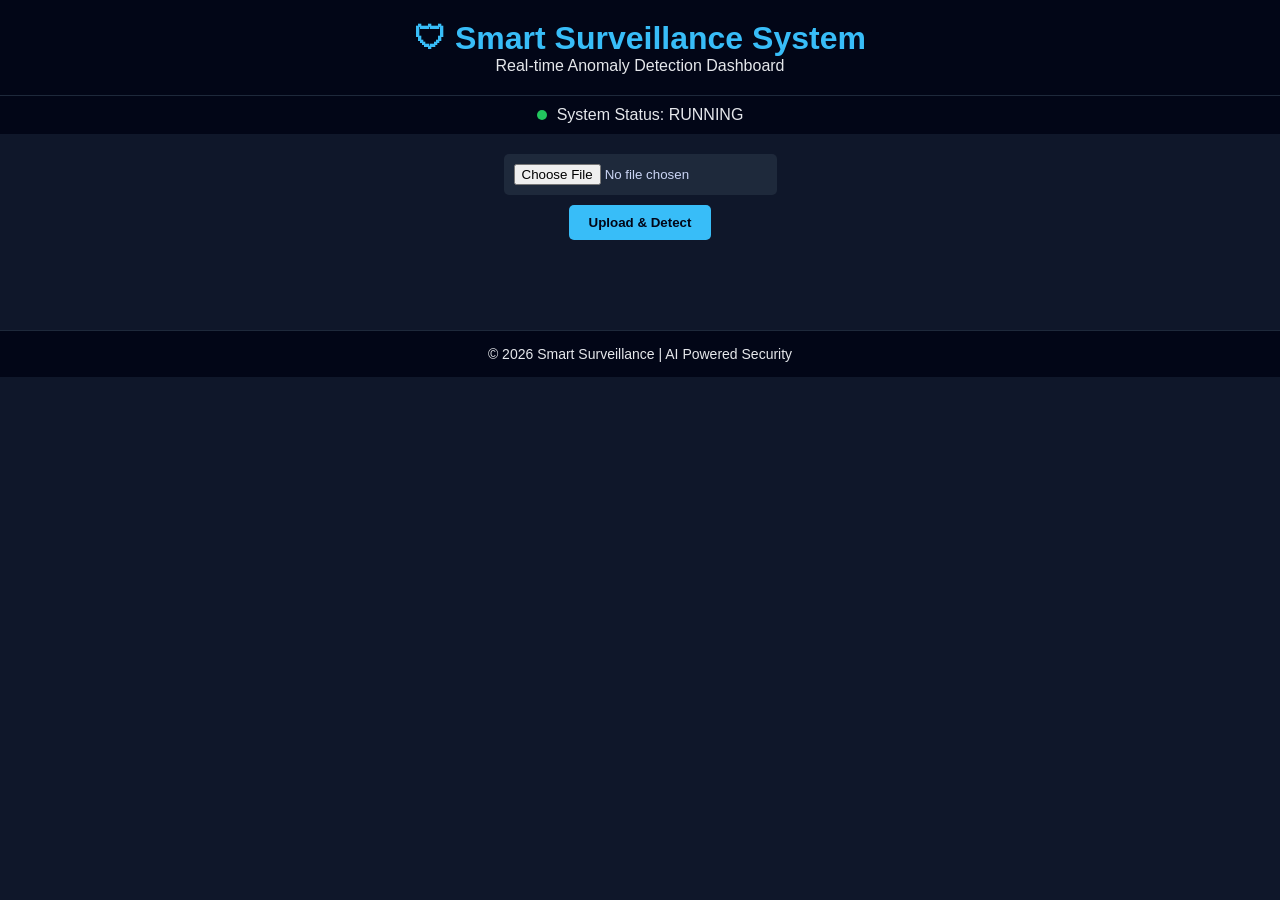
==== smart survillance (minor project)/index.html @ 324330f3 "Add files via upload" ====
<!DOCTYPE html>
<html lang="en">

<head>
    <meta charset="UTF-8">
    <title>Smart Surveillance Dashboard</title>
    <link rel="stylesheet" href="style.css">
</head>

<body>

    <header>
        <h1>🛡 Smart Surveillance System</h1>
        <p>Real-time Anomaly Detection Dashboard</p>
    </header>

    <section class="status">
        <span class="dot"></span>
        <span>System Status: RUNNING</span>
    </section>

    <section class="upload-section" style="text-align: center; padding: 20px;">
        <input type="file" id="videoUpload" accept="video/*">
        <button onclick="uploadVideo()"
            style="padding: 10px 20px; cursor: pointer; background: #38bdf8; border: none; border-radius: 5px; color: #020617; font-weight: bold;">Upload
            & Detect</button>
        <div id="uploadStatus" style="margin-top: 10px; color: #cbd5f5;"></div>
    </section>

    <section class="video-container" style="text-align: center; padding: 20px; display: none;" id="videoContainer">
        <h3 style="color: #38bdf8; margin-bottom: 10px;">Live Anomaly Detection Feed</h3>
        <video id="resultVideo" controls
            style="width: 80%; max-width: 800px; border: 2px solid #38bdf8; border-radius: 10px; margin: 0 auto;"></video>
    </section>

    <main class="alerts-container" id="alertsContainer">
        <!-- Alerts injected by JS -->
    </main>

    <footer>
        <p>© 2026 Smart Surveillance | AI Powered Security</p>
    </footer>

    <script src="script.js"></script>
</body>

</html>
---- smart survillance (minor project)/style.css ----
* {
    margin: 0;
    padding: 0;
    box-sizing: border-box;
    font-family: Arial, sans-serif;
}

body {
    background: #0f172a;
    color: #e5e7eb;
}

/* Header */
header {
    padding: 20px;
    text-align: center;
    background: linear-gradient(90deg, #020617, #020617);
    border-bottom: 1px solid #1e293b;
}

header h1 {
    color: #38bdf8;
}

/* Status */
.status {
    display: flex;
    align-items: center;
    justify-content: center;
    gap: 10px;
    padding: 10px;
    background: #020617;
}

.dot {
    width: 10px;
    height: 10px;
    background: #22c55e;
    border-radius: 50%;
}

/* Upload Section */
.upload-section input[type=file] {
    display: block;
    margin: 0 auto 10px;
    padding: 10px;
    background: #1e293b;
    border-radius: 5px;
    color: #cbd5f5;
}

.upload-section button:hover {
    background: #0ea5e9;
}

/* Alerts */
.alerts-container {
    padding: 30px;
    display: grid;
    grid-template-columns: repeat(auto-fit, minmax(280px, 1fr));
    gap: 20px;
}

.alert-card {
    background: #020617;
    border: 1px solid #1e293b;
    border-radius: 10px;
    overflow: hidden;
    transition: transform 0.2s;
}

.alert-card:hover {
    transform: scale(1.03);
}

.alert-card img {
    width: 100%;
    height: 180px;
    object-fit: cover;
}

.alert-info {
    padding: 15px;
}

.alert-info h3 {
    color: #f87171;
    margin-bottom: 5px;
}

.alert-info p {
    font-size: 14px;
    color: #cbd5f5;
}

/* Footer */
footer {
    text-align: center;
    padding: 15px;
    font-size: 14px;
    background: #020617;
    border-top: 1px solid #1e293b;
}
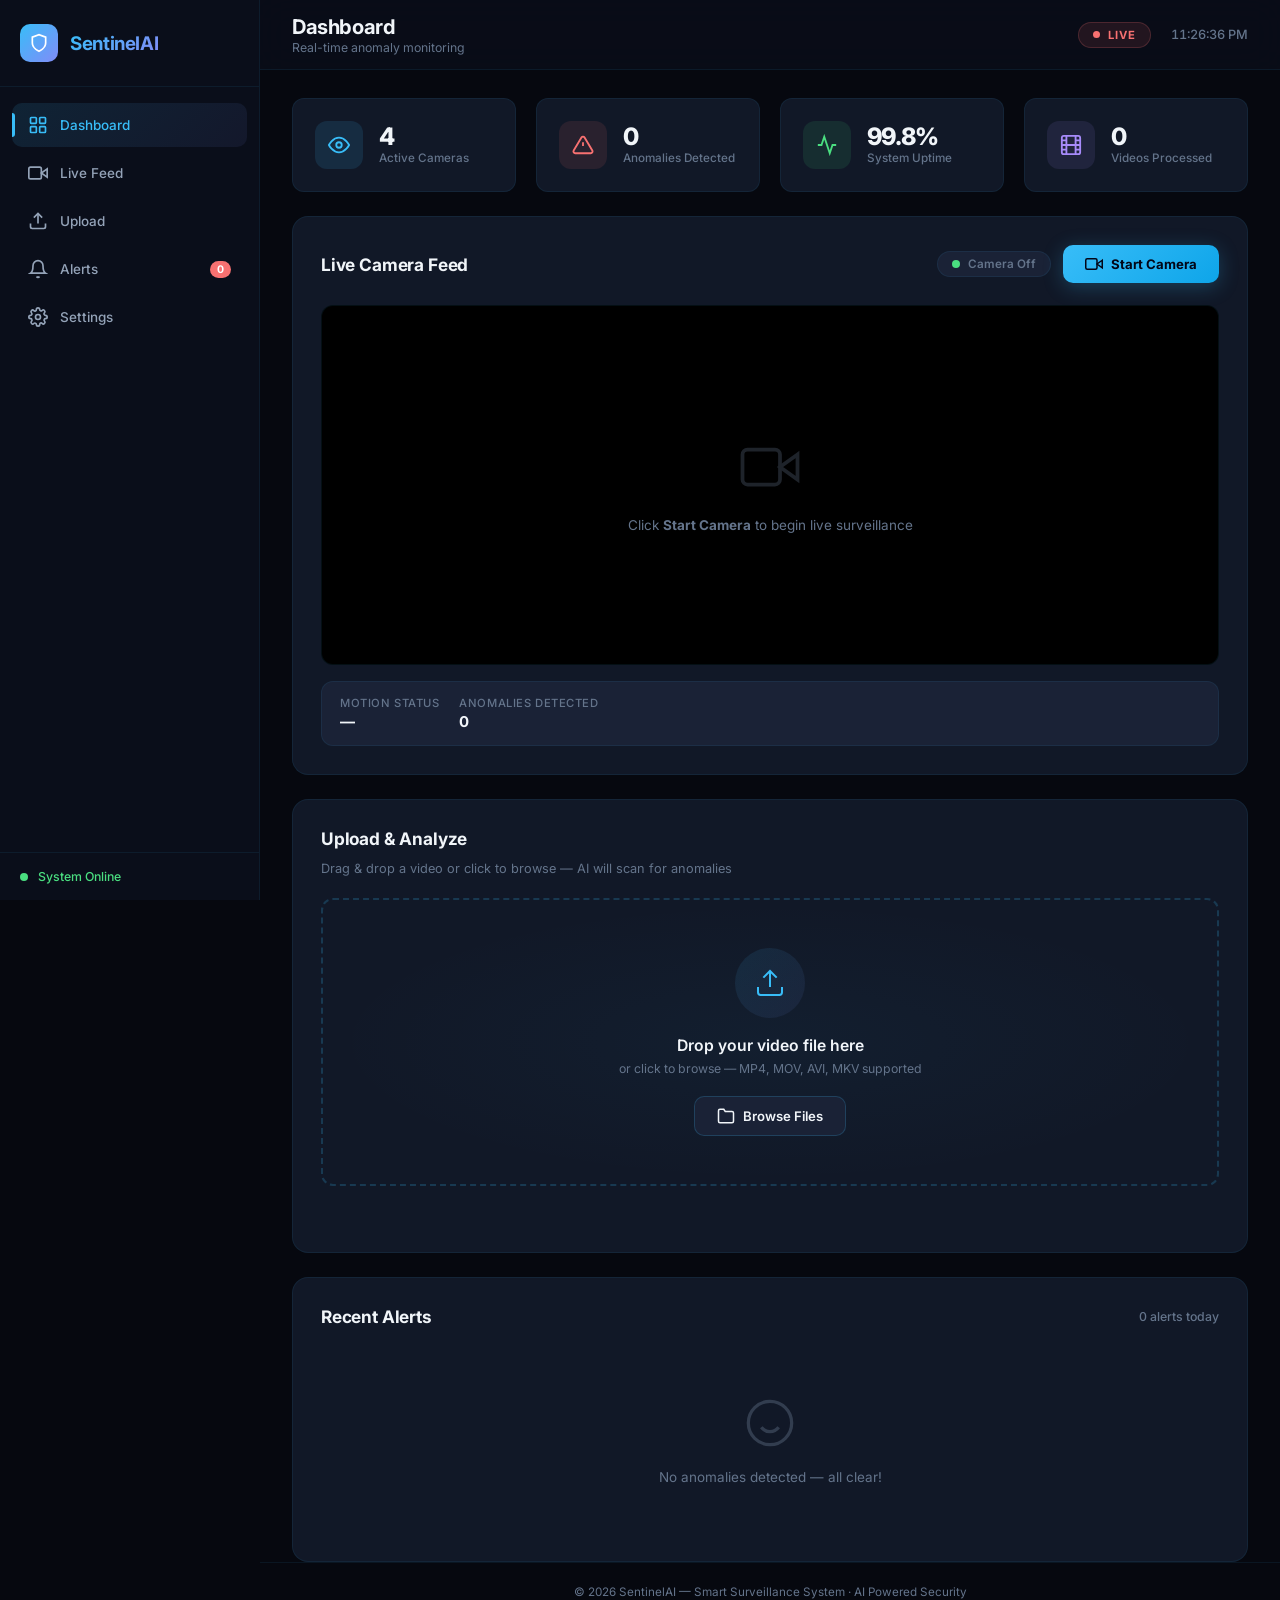
==== commit ebed4a15: "opencv implemented" ====
--- a/smart survillance (minor project)/index.html
+++ b/smart survillance (minor project)/index.html
@@ -1,47 +1,260 @@
-<!DOCTYPE html>
-<html lang="en">
-
-<head>
-    <meta charset="UTF-8">
-    <title>Smart Surveillance Dashboard</title>
-    <link rel="stylesheet" href="style.css">
-</head>
-
-<body>
-
-    <header>
-        <h1>🛡 Smart Surveillance System</h1>
-        <p>Real-time Anomaly Detection Dashboard</p>
-    </header>
-
-    <section class="status">
-        <span class="dot"></span>
-        <span>System Status: RUNNING</span>
-    </section>
-
-    <section class="upload-section" style="text-align: center; padding: 20px;">
-        <input type="file" id="videoUpload" accept="video/*">
-        <button onclick="uploadVideo()"
-            style="padding: 10px 20px; cursor: pointer; background: #38bdf8; border: none; border-radius: 5px; color: #020617; font-weight: bold;">Upload
-            & Detect</button>
-        <div id="uploadStatus" style="margin-top: 10px; color: #cbd5f5;"></div>
-    </section>
-
-    <section class="video-container" style="text-align: center; padding: 20px; display: none;" id="videoContainer">
-        <h3 style="color: #38bdf8; margin-bottom: 10px;">Live Anomaly Detection Feed</h3>
-        <video id="resultVideo" controls
-            style="width: 80%; max-width: 800px; border: 2px solid #38bdf8; border-radius: 10px; margin: 0 auto;"></video>
-    </section>
-
-    <main class="alerts-container" id="alertsContainer">
-        <!-- Alerts injected by JS -->
-    </main>
-
-    <footer>
-        <p>© 2026 Smart Surveillance | AI Powered Security</p>
-    </footer>
-
-    <script src="script.js"></script>
-</body>
-
+<!DOCTYPE html>
+<html lang="en">
+
+<head>
+    <meta charset="UTF-8">
+    <meta name="viewport" content="width=device-width, initial-scale=1.0">
+    <title>Smart Surveillance Dashboard</title>
+    <meta name="description" content="AI-powered smart surveillance system with real-time anomaly detection and monitoring dashboard.">
+    <link rel="preconnect" href="https://fonts.googleapis.com">
+    <link rel="preconnect" href="https://fonts.gstatic.com" crossorigin>
+    <link href="https://fonts.googleapis.com/css2?family=Inter:wght@300;400;500;600;700;800&display=swap" rel="stylesheet">
+    <link rel="stylesheet" href="style.css">
+</head>
+
+<body>
+
+    <!-- ─── Sidebar Navigation ─────────────────────────────────── -->
+    <aside class="sidebar" id="sidebar">
+        <div class="sidebar-header">
+            <div class="logo">
+                <div class="logo-icon">
+                    <svg viewBox="0 0 24 24" fill="none" stroke="currentColor" stroke-width="2">
+                        <path d="M12 22s8-4 8-10V5l-8-3-8 3v7c0 6 8 10 8 10z"/>
+                    </svg>
+                </div>
+                <span class="logo-text">SentinelAI</span>
+            </div>
+        </div>
+        <nav class="sidebar-nav">
+            <a href="#" class="nav-item active" data-section="dashboard">
+                <svg viewBox="0 0 24 24" fill="none" stroke="currentColor" stroke-width="2"><rect x="3" y="3" width="7" height="7" rx="1"/><rect x="14" y="3" width="7" height="7" rx="1"/><rect x="3" y="14" width="7" height="7" rx="1"/><rect x="14" y="14" width="7" height="7" rx="1"/></svg>
+                <span>Dashboard</span>
+            </a>
+            <a href="#" class="nav-item" data-section="livefeed">
+                <svg viewBox="0 0 24 24" fill="none" stroke="currentColor" stroke-width="2"><polygon points="23 7 16 12 23 17 23 7"/><rect x="1" y="5" width="15" height="14" rx="2" ry="2"/></svg>
+                <span>Live Feed</span>
+            </a>
+            <a href="#" class="nav-item" data-section="upload">
+                <svg viewBox="0 0 24 24" fill="none" stroke="currentColor" stroke-width="2"><path d="M21 15v4a2 2 0 01-2 2H5a2 2 0 01-2-2v-4"/><polyline points="17 8 12 3 7 8"/><line x1="12" y1="3" x2="12" y2="15"/></svg>
+                <span>Upload</span>
+            </a>
+            <a href="#" class="nav-item" data-section="alerts">
+                <svg viewBox="0 0 24 24" fill="none" stroke="currentColor" stroke-width="2"><path d="M18 8A6 6 0 006 8c0 7-3 9-3 9h18s-3-2-3-9"/><path d="M13.73 21a2 2 0 01-3.46 0"/></svg>
+                <span>Alerts</span>
+                <span class="nav-badge" id="alertBadge">0</span>
+            </a>
+            <a href="#" class="nav-item" data-section="settings">
+                <svg viewBox="0 0 24 24" fill="none" stroke="currentColor" stroke-width="2"><circle cx="12" cy="12" r="3"/><path d="M19.4 15a1.65 1.65 0 00.33 1.82l.06.06a2 2 0 01-2.83 2.83l-.06-.06a1.65 1.65 0 00-1.82-.33 1.65 1.65 0 00-1 1.51V21a2 2 0 01-4 0v-.09A1.65 1.65 0 009 19.4a1.65 1.65 0 00-1.82.33l-.06.06a2 2 0 01-2.83-2.83l.06-.06A1.65 1.65 0 004.68 15a1.65 1.65 0 00-1.51-1H3a2 2 0 010-4h.09A1.65 1.65 0 004.6 9a1.65 1.65 0 00-.33-1.82l-.06-.06a2 2 0 012.83-2.83l.06.06A1.65 1.65 0 009 4.68a1.65 1.65 0 001-1.51V3a2 2 0 014 0v.09a1.65 1.65 0 001 1.51 1.65 1.65 0 001.82-.33l.06-.06a2 2 0 012.83 2.83l-.06.06A1.65 1.65 0 0019.4 9a1.65 1.65 0 001.51 1H21a2 2 0 010 4h-.09a1.65 1.65 0 00-1.51 1z"/></svg>
+                <span>Settings</span>
+            </a>
+        </nav>
+        <div class="sidebar-footer">
+            <div class="system-status">
+                <span class="status-dot pulse"></span>
+                <span>System Online</span>
+            </div>
+        </div>
+    </aside>
+
+    <!-- ─── Main Content ───────────────────────────────────────── -->
+    <main class="main-content">
+
+        <!-- Top Bar -->
+        <header class="topbar">
+            <button class="menu-toggle" id="menuToggle" aria-label="Toggle menu">
+                <svg viewBox="0 0 24 24" fill="none" stroke="currentColor" stroke-width="2"><line x1="3" y1="12" x2="21" y2="12"/><line x1="3" y1="6" x2="21" y2="6"/><line x1="3" y1="18" x2="21" y2="18"/></svg>
+            </button>
+            <div class="topbar-title">
+                <h1>Dashboard</h1>
+                <p class="topbar-subtitle">Real-time anomaly monitoring</p>
+            </div>
+            <div class="topbar-actions">
+                <div class="live-indicator">
+                    <span class="live-dot"></span>
+                    <span>LIVE</span>
+                </div>
+                <div class="current-time" id="currentTime"></div>
+            </div>
+        </header>
+
+        <!-- ─── Stats Cards ──────────────────────────────────── -->
+        <section class="stats-grid">
+            <div class="stat-card">
+                <div class="stat-icon stat-icon--blue">
+                    <svg viewBox="0 0 24 24" fill="none" stroke="currentColor" stroke-width="2"><path d="M1 12s4-8 11-8 11 8 11 8-4 8-11 8-11-8-11-8z"/><circle cx="12" cy="12" r="3"/></svg>
+                </div>
+                <div class="stat-info">
+                    <span class="stat-value" id="statCameras">4</span>
+                    <span class="stat-label">Active Cameras</span>
+                </div>
+            </div>
+            <div class="stat-card">
+                <div class="stat-icon stat-icon--red">
+                    <svg viewBox="0 0 24 24" fill="none" stroke="currentColor" stroke-width="2"><path d="M10.29 3.86L1.82 18a2 2 0 001.71 3h16.94a2 2 0 001.71-3L13.71 3.86a2 2 0 00-3.42 0z"/><line x1="12" y1="9" x2="12" y2="13"/><line x1="12" y1="17" x2="12.01" y2="17"/></svg>
+                </div>
+                <div class="stat-info">
+                    <span class="stat-value" id="statAnomalies">0</span>
+                    <span class="stat-label">Anomalies Detected</span>
+                </div>
+            </div>
+            <div class="stat-card">
+                <div class="stat-icon stat-icon--green">
+                    <svg viewBox="0 0 24 24" fill="none" stroke="currentColor" stroke-width="2"><polyline points="22 12 18 12 15 21 9 3 6 12 2 12"/></svg>
+                </div>
+                <div class="stat-info">
+                    <span class="stat-value" id="statUptime">99.8%</span>
+                    <span class="stat-label">System Uptime</span>
+                </div>
+            </div>
+            <div class="stat-card">
+                <div class="stat-icon stat-icon--purple">
+                    <svg viewBox="0 0 24 24" fill="none" stroke="currentColor" stroke-width="2"><rect x="2" y="2" width="20" height="20" rx="2.18" ry="2.18"/><line x1="7" y1="2" x2="7" y2="22"/><line x1="17" y1="2" x2="17" y2="22"/><line x1="2" y1="12" x2="22" y2="12"/><line x1="2" y1="7" x2="7" y2="7"/><line x1="2" y1="17" x2="7" y2="17"/><line x1="17" y1="7" x2="22" y2="7"/><line x1="17" y1="17" x2="22" y2="17"/></svg>
+                </div>
+                <div class="stat-info">
+                    <span class="stat-value" id="statVideos">0</span>
+                    <span class="stat-label">Videos Processed</span>
+                </div>
+            </div>
+        </section>
+
+        <!-- ─── Live Camera Feed ──────────────────────────────── -->
+        <section class="content-section" id="liveFeedSection">
+            <div class="section-header">
+                <h2>Live Camera Feed</h2>
+                <div class="camera-controls">
+                    <div class="camera-status" id="cameraStatus">
+                        <span class="status-dot" id="cameraDot"></span>
+                        <span id="cameraStatusText">Camera Off</span>
+                    </div>
+                    <button class="btn btn--accent" id="startCameraBtn" onclick="startCamera()">
+                        <svg viewBox="0 0 24 24" fill="none" stroke="currentColor" stroke-width="2"><polygon points="23 7 16 12 23 17 23 7"/><rect x="1" y="5" width="15" height="14" rx="2" ry="2"/></svg>
+                        Start Camera
+                    </button>
+                    <button class="btn btn--outline" id="stopCameraBtn" onclick="stopCamera()" style="display:none;">
+                        <svg viewBox="0 0 24 24" fill="none" stroke="currentColor" stroke-width="2"><rect x="6" y="4" width="4" height="16"/><rect x="14" y="4" width="4" height="16"/></svg>
+                        Stop Camera
+                    </button>
+                </div>
+            </div>
+            <div class="live-feed-wrapper" id="liveFeedWrapper">
+                <div class="live-feed-placeholder" id="liveFeedPlaceholder">
+                    <svg viewBox="0 0 24 24" fill="none" stroke="currentColor" stroke-width="1.5">
+                        <polygon points="23 7 16 12 23 17 23 7"/>
+                        <rect x="1" y="5" width="15" height="14" rx="2" ry="2"/>
+                    </svg>
+                    <p>Click <strong>Start Camera</strong> to begin live surveillance</p>
+                </div>
+                <img id="liveFeedImage" class="live-feed-img" style="display:none;" alt="Live Camera Feed">
+            </div>
+            <div class="live-feed-info">
+                <div class="feed-stat">
+                    <span class="feed-stat-label">Motion Status</span>
+                    <span class="feed-stat-value" id="motionStatus">—</span>
+                </div>
+                <div class="feed-stat">
+                    <span class="feed-stat-label">Anomalies Detected</span>
+                    <span class="feed-stat-value" id="liveAnomalyCount">0</span>
+                </div>
+            </div>
+        </section>
+
+        <!-- ─── Upload Section ───────────────────────────────── -->
+        <section class="content-section" id="uploadSection">
+            <div class="section-header">
+                <h2>Upload & Analyze</h2>
+                <p>Drag & drop a video or click to browse — AI will scan for anomalies</p>
+            </div>
+            <div class="upload-zone" id="dropZone">
+                <div class="upload-zone-content">
+                    <div class="upload-icon-wrapper">
+                        <svg class="upload-icon" viewBox="0 0 24 24" fill="none" stroke="currentColor" stroke-width="1.5">
+                            <path d="M21 15v4a2 2 0 01-2 2H5a2 2 0 01-2-2v-4"/>
+                            <polyline points="17 8 12 3 7 8"/>
+                            <line x1="12" y1="3" x2="12" y2="15"/>
+                        </svg>
+                    </div>
+                    <p class="upload-label">Drop your video file here</p>
+                    <p class="upload-sublabel">or click to browse — MP4, MOV, AVI, MKV supported</p>
+                    <input type="file" id="videoUpload" accept="video/*" hidden>
+                    <button class="btn btn--primary" id="browseBtn">
+                        <svg viewBox="0 0 24 24" fill="none" stroke="currentColor" stroke-width="2"><path d="M22 19a2 2 0 01-2 2H4a2 2 0 01-2-2V5a2 2 0 012-2h5l2 3h9a2 2 0 012 2z"/></svg>
+                        Browse Files
+                    </button>
+                </div>
+                <!-- File selected state -->
+                <div class="upload-file-info" id="fileInfo" style="display:none;">
+                    <div class="file-icon">
+                        <svg viewBox="0 0 24 24" fill="none" stroke="currentColor" stroke-width="2"><polygon points="23 7 16 12 23 17 23 7"/><rect x="1" y="5" width="15" height="14" rx="2" ry="2"/></svg>
+                    </div>
+                    <div class="file-details">
+                        <span class="file-name" id="fileName"></span>
+                        <span class="file-size" id="fileSize"></span>
+                    </div>
+                    <button class="btn btn--outline btn--sm" id="removeFileBtn">Remove</button>
+                </div>
+            </div>
+
+            <!-- Upload Actions -->
+            <div class="upload-actions" id="uploadActions" style="display:none;">
+                <button class="btn btn--accent btn--lg" id="uploadBtn" onclick="uploadVideo()">
+                    <svg viewBox="0 0 24 24" fill="none" stroke="currentColor" stroke-width="2"><path d="M21 15v4a2 2 0 01-2 2H5a2 2 0 01-2-2v-4"/><polyline points="17 8 12 3 7 8"/><line x1="12" y1="3" x2="12" y2="15"/></svg>
+                    Upload & Detect Anomalies
+                </button>
+            </div>
+
+            <!-- Progress Bar -->
+            <div class="progress-container" id="progressContainer" style="display:none;">
+                <div class="progress-header">
+                    <span class="progress-label" id="progressLabel">Uploading...</span>
+                    <span class="progress-percent" id="progressPercent">0%</span>
+                </div>
+                <div class="progress-track">
+                    <div class="progress-bar" id="progressBar"></div>
+                </div>
+            </div>
+
+            <!-- Status Message -->
+            <div id="uploadStatus" class="upload-status"></div>
+        </section>
+
+        <!-- ─── Video Player ─────────────────────────────────── -->
+        <section class="content-section video-section" id="videoContainer" style="display:none;">
+            <div class="section-header">
+                <h2>Detection Feed</h2>
+                <div class="detection-badge">
+                    <span class="live-dot"></span>
+                    Anomaly Detection Active
+                </div>
+            </div>
+            <div class="video-wrapper">
+                <video id="resultVideo" controls></video>
+            </div>
+        </section>
+
+        <!-- ─── Alerts Section ───────────────────────────────── -->
+        <section class="content-section">
+            <div class="section-header">
+                <h2>Recent Alerts</h2>
+                <span class="alert-count" id="alertCount">0 alerts today</span>
+            </div>
+            <div class="alerts-grid" id="alertsContainer">
+                <!-- Populated by JS -->
+                <div class="empty-state" id="emptyAlerts">
+                    <svg viewBox="0 0 24 24" fill="none" stroke="currentColor" stroke-width="1.5"><path d="M12 22c5.523 0 10-4.477 10-10S17.523 2 12 2 2 6.477 2 12s4.477 10 10 10z"/><path d="M8 14s1.5 2 4 2 4-2 4-2"/><line x1="9" y1="9" x2="9.01" y2="9"/><line x1="15" y1="9" x2="15.01" y2="9"/></svg>
+                    <p>No anomalies detected — all clear!</p>
+                </div>
+            </div>
+        </section>
+
+        <!-- Footer -->
+        <footer class="main-footer">
+            <p>&copy; 2026 SentinelAI — Smart Surveillance System &middot; AI Powered Security</p>
+        </footer>
+
+    </main>
+
+    <script src="script.js"></script>
+</body>
+
 </html>
--- a/smart survillance (minor project)/style.css
+++ b/smart survillance (minor project)/style.css
@@ -1,103 +1,970 @@
-* {
-    margin: 0;
-    padding: 0;
-    box-sizing: border-box;
-    font-family: Arial, sans-serif;
-}
-
-body {
-    background: #0f172a;
-    color: #e5e7eb;
-}
-
-/* Header */
-header {
-    padding: 20px;
-    text-align: center;
-    background: linear-gradient(90deg, #020617, #020617);
-    border-bottom: 1px solid #1e293b;
-}
-
-header h1 {
-    color: #38bdf8;
-}
-
-/* Status */
-.status {
-    display: flex;
-    align-items: center;
-    justify-content: center;
-    gap: 10px;
-    padding: 10px;
-    background: #020617;
-}
-
-.dot {
-    width: 10px;
-    height: 10px;
-    background: #22c55e;
-    border-radius: 50%;
-}
-
-/* Upload Section */
-.upload-section input[type=file] {
-    display: block;
-    margin: 0 auto 10px;
-    padding: 10px;
-    background: #1e293b;
-    border-radius: 5px;
-    color: #cbd5f5;
-}
-
-.upload-section button:hover {
-    background: #0ea5e9;
-}
-
-/* Alerts */
-.alerts-container {
-    padding: 30px;
-    display: grid;
-    grid-template-columns: repeat(auto-fit, minmax(280px, 1fr));
-    gap: 20px;
-}
-
-.alert-card {
-    background: #020617;
-    border: 1px solid #1e293b;
-    border-radius: 10px;
-    overflow: hidden;
-    transition: transform 0.2s;
-}
-
-.alert-card:hover {
-    transform: scale(1.03);
-}
-
-.alert-card img {
-    width: 100%;
-    height: 180px;
-    object-fit: cover;
-}
-
-.alert-info {
-    padding: 15px;
-}
-
-.alert-info h3 {
-    color: #f87171;
-    margin-bottom: 5px;
-}
-
-.alert-info p {
-    font-size: 14px;
-    color: #cbd5f5;
-}
-
-/* Footer */
-footer {
-    text-align: center;
-    padding: 15px;
-    font-size: 14px;
-    background: #020617;
-    border-top: 1px solid #1e293b;
+/* ═══════════════════════════════════════════════════════════
+   Smart Surveillance Dashboard — Premium Dark Theme
+   ═══════════════════════════════════════════════════════════ */
+
+/* ─── CSS Variables ────────────────────────────────────────── */
+:root {
+    --bg-deep:       #06080f;
+    --bg-base:       #0a0e1a;
+    --bg-surface:    #111827;
+    --bg-elevated:   #1a2236;
+    --bg-hover:      #1e293b;
+
+    --border:        rgba(56, 189, 248, 0.08);
+    --border-bright: rgba(56, 189, 248, 0.20);
+
+    --accent:        #38bdf8;
+    --accent-glow:   rgba(56, 189, 248, 0.25);
+    --accent-dim:    #0c4a6e;
+    --accent-2:      #818cf8;
+    --red:           #f87171;
+    --red-bg:        rgba(248, 113, 113, 0.10);
+    --green:         #4ade80;
+    --green-bg:      rgba(74, 222, 128, 0.10);
+    --purple:        #a78bfa;
+    --purple-bg:     rgba(167, 139, 250, 0.10);
+
+    --text-primary:  #f1f5f9;
+    --text-secondary:#94a3b8;
+    --text-muted:    #64748b;
+
+    --sidebar-w:     260px;
+    --topbar-h:      70px;
+    --radius:        12px;
+    --radius-lg:     16px;
+    --transition:    0.25s cubic-bezier(.4,0,.2,1);
+
+    --font:          'Inter', -apple-system, BlinkMacSystemFont, 'Segoe UI', sans-serif;
+}
+
+/* ─── Reset ─────────────────────────────────────────────────── */
+*, *::before, *::after {
+    margin: 0;
+    padding: 0;
+    box-sizing: border-box;
+}
+
+html {
+    font-size: 15px;
+    scroll-behavior: smooth;
+}
+
+body {
+    font-family: var(--font);
+    background: var(--bg-deep);
+    color: var(--text-primary);
+    min-height: 100vh;
+    display: flex;
+    overflow-x: hidden;
+    -webkit-font-smoothing: antialiased;
+}
+
+/* ─── Scrollbar ─────────────────────────────────────────────── */
+::-webkit-scrollbar {
+    width: 6px;
+}
+::-webkit-scrollbar-track {
+    background: transparent;
+}
+::-webkit-scrollbar-thumb {
+    background: var(--bg-hover);
+    border-radius: 3px;
+}
+::-webkit-scrollbar-thumb:hover {
+    background: var(--text-muted);
+}
+
+/* ═══════════════════════════════════════════════════════════
+   SIDEBAR
+   ═══════════════════════════════════════════════════════════ */
+
+.sidebar {
+    position: fixed;
+    left: 0; top: 0;
+    width: var(--sidebar-w);
+    height: 100vh;
+    background: var(--bg-base);
+    border-right: 1px solid var(--border);
+    display: flex;
+    flex-direction: column;
+    z-index: 100;
+    transition: transform var(--transition);
+}
+
+.sidebar-header {
+    padding: 24px 20px;
+    border-bottom: 1px solid var(--border);
+}
+
+.logo {
+    display: flex;
+    align-items: center;
+    gap: 12px;
+}
+
+.logo-icon {
+    width: 38px;
+    height: 38px;
+    background: linear-gradient(135deg, var(--accent), var(--accent-2));
+    border-radius: 10px;
+    display: flex;
+    align-items: center;
+    justify-content: center;
+    color: #fff;
+    flex-shrink: 0;
+}
+.logo-icon svg {
+    width: 20px;
+    height: 20px;
+}
+
+.logo-text {
+    font-size: 1.25rem;
+    font-weight: 700;
+    background: linear-gradient(135deg, var(--accent), var(--accent-2));
+    -webkit-background-clip: text;
+    -webkit-text-fill-color: transparent;
+    background-clip: text;
+    letter-spacing: -0.02em;
+}
+
+/* ─── Sidebar Nav ───────────────────────────────────────────── */
+.sidebar-nav {
+    flex: 1;
+    padding: 16px 12px;
+    display: flex;
+    flex-direction: column;
+    gap: 4px;
+}
+
+.nav-item {
+    display: flex;
+    align-items: center;
+    gap: 12px;
+    padding: 12px 16px;
+    border-radius: 10px;
+    color: var(--text-secondary);
+    text-decoration: none;
+    font-size: 0.9rem;
+    font-weight: 500;
+    transition: all var(--transition);
+    position: relative;
+}
+.nav-item svg {
+    width: 20px;
+    height: 20px;
+    flex-shrink: 0;
+}
+.nav-item:hover {
+    background: var(--bg-elevated);
+    color: var(--text-primary);
+}
+.nav-item.active {
+    background: linear-gradient(135deg, rgba(56,189,248,0.12), rgba(129,140,248,0.08));
+    color: var(--accent);
+}
+.nav-item.active::before {
+    content: '';
+    position: absolute;
+    left: 0;
+    top: 50%;
+    transform: translateY(-50%);
+    width: 3px;
+    height: 24px;
+    background: var(--accent);
+    border-radius: 0 3px 3px 0;
+}
+
+.nav-badge {
+    margin-left: auto;
+    background: var(--red);
+    color: #fff;
+    font-size: 0.7rem;
+    font-weight: 700;
+    padding: 2px 7px;
+    border-radius: 10px;
+    min-width: 20px;
+    text-align: center;
+}
+
+/* ─── Sidebar Footer ───────────────────────────────────────── */
+.sidebar-footer {
+    padding: 16px 20px;
+    border-top: 1px solid var(--border);
+}
+
+.system-status {
+    display: flex;
+    align-items: center;
+    gap: 10px;
+    font-size: 0.82rem;
+    color: var(--green);
+    font-weight: 500;
+}
+
+.status-dot {
+    width: 8px;
+    height: 8px;
+    border-radius: 50%;
+    background: var(--green);
+    flex-shrink: 0;
+}
+
+.status-dot.pulse {
+    animation: pulse-green 2s ease-in-out infinite;
+}
+
+@keyframes pulse-green {
+    0%, 100% { box-shadow: 0 0 0 0 rgba(74,222,128,0.5); }
+    50%      { box-shadow: 0 0 0 8px rgba(74,222,128,0); }
+}
+
+/* ═══════════════════════════════════════════════════════════
+   MAIN CONTENT
+   ═══════════════════════════════════════════════════════════ */
+
+.main-content {
+    margin-left: var(--sidebar-w);
+    flex: 1;
+    min-height: 100vh;
+    display: flex;
+    flex-direction: column;
+}
+
+/* ─── Top Bar ───────────────────────────────────────────────── */
+.topbar {
+    position: sticky;
+    top: 0;
+    z-index: 50;
+    height: var(--topbar-h);
+    padding: 0 32px;
+    display: flex;
+    align-items: center;
+    gap: 20px;
+    background: rgba(10, 14, 26, 0.82);
+    backdrop-filter: blur(16px);
+    -webkit-backdrop-filter: blur(16px);
+    border-bottom: 1px solid var(--border);
+}
+
+.menu-toggle {
+    display: none;
+    background: none;
+    border: none;
+    color: var(--text-secondary);
+    cursor: pointer;
+    padding: 6px;
+}
+.menu-toggle svg {
+    width: 24px;
+    height: 24px;
+}
+
+.topbar-title h1 {
+    font-size: 1.35rem;
+    font-weight: 700;
+    letter-spacing: -0.02em;
+}
+
+.topbar-subtitle {
+    font-size: 0.82rem;
+    color: var(--text-muted);
+    margin-top: 1px;
+}
+
+.topbar-actions {
+    margin-left: auto;
+    display: flex;
+    align-items: center;
+    gap: 20px;
+}
+
+.live-indicator {
+    display: flex;
+    align-items: center;
+    gap: 8px;
+    padding: 5px 14px;
+    background: rgba(248,113,113,0.10);
+    border: 1px solid rgba(248,113,113,0.20);
+    border-radius: 20px;
+    font-size: 0.75rem;
+    font-weight: 700;
+    color: var(--red);
+    letter-spacing: 0.08em;
+    text-transform: uppercase;
+}
+
+.live-dot {
+    width: 7px;
+    height: 7px;
+    border-radius: 50%;
+    background: var(--red);
+    animation: pulse-red 1.5s ease-in-out infinite;
+}
+
+@keyframes pulse-red {
+    0%, 100% { box-shadow: 0 0 0 0 rgba(248,113,113,0.5); }
+    50%      { box-shadow: 0 0 0 6px rgba(248,113,113,0); }
+}
+
+.current-time {
+    font-size: 0.85rem;
+    color: var(--text-muted);
+    font-variant-numeric: tabular-nums;
+    font-weight: 500;
+}
+
+/* ═══════════════════════════════════════════════════════════
+   STATS GRID
+   ═══════════════════════════════════════════════════════════ */
+
+.stats-grid {
+    display: grid;
+    grid-template-columns: repeat(4, 1fr);
+    gap: 20px;
+    padding: 28px 32px 0;
+}
+
+.stat-card {
+    background: var(--bg-surface);
+    border: 1px solid var(--border);
+    border-radius: var(--radius);
+    padding: 22px;
+    display: flex;
+    align-items: center;
+    gap: 16px;
+    transition: all var(--transition);
+    position: relative;
+    overflow: hidden;
+}
+.stat-card::before {
+    content: '';
+    position: absolute;
+    inset: 0;
+    background: radial-gradient(circle at top right, var(--accent-glow), transparent 70%);
+    opacity: 0;
+    transition: opacity var(--transition);
+}
+.stat-card:hover {
+    border-color: var(--border-bright);
+    transform: translateY(-2px);
+}
+.stat-card:hover::before {
+    opacity: 1;
+}
+
+.stat-icon {
+    width: 48px;
+    height: 48px;
+    border-radius: 12px;
+    display: flex;
+    align-items: center;
+    justify-content: center;
+    flex-shrink: 0;
+}
+.stat-icon svg {
+    width: 22px;
+    height: 22px;
+}
+
+.stat-icon--blue  { background: rgba(56,189,248,0.12); color: var(--accent); }
+.stat-icon--red   { background: var(--red-bg); color: var(--red); }
+.stat-icon--green { background: var(--green-bg); color: var(--green); }
+.stat-icon--purple{ background: var(--purple-bg); color: var(--purple); }
+
+.stat-info {
+    display: flex;
+    flex-direction: column;
+    gap: 2px;
+    position: relative;
+}
+
+.stat-value {
+    font-size: 1.6rem;
+    font-weight: 800;
+    letter-spacing: -0.03em;
+    line-height: 1;
+}
+
+.stat-label {
+    font-size: 0.78rem;
+    color: var(--text-muted);
+    font-weight: 500;
+}
+
+/* ═══════════════════════════════════════════════════════════
+   CONTENT SECTIONS
+   ═══════════════════════════════════════════════════════════ */
+
+.content-section {
+    margin: 24px 32px 0;
+    background: var(--bg-surface);
+    border: 1px solid var(--border);
+    border-radius: var(--radius-lg);
+    padding: 28px;
+}
+
+.section-header {
+    display: flex;
+    align-items: center;
+    justify-content: space-between;
+    margin-bottom: 22px;
+    flex-wrap: wrap;
+    gap: 12px;
+}
+
+.section-header h2 {
+    font-size: 1.15rem;
+    font-weight: 700;
+    letter-spacing: -0.01em;
+}
+
+.section-header p {
+    font-size: 0.85rem;
+    color: var(--text-muted);
+    width: 100%;
+}
+
+/* ═══════════════════════════════════════════════════════════
+   UPLOAD ZONE
+   ═══════════════════════════════════════════════════════════ */
+
+.upload-zone {
+    border: 2px dashed var(--border-bright);
+    border-radius: var(--radius);
+    padding: 48px 32px;
+    text-align: center;
+    transition: all var(--transition);
+    cursor: pointer;
+    position: relative;
+    overflow: hidden;
+}
+.upload-zone::before {
+    content: '';
+    position: absolute;
+    inset: 0;
+    background: radial-gradient(ellipse at center, rgba(56,189,248,0.04), transparent 70%);
+    transition: opacity var(--transition);
+}
+.upload-zone:hover,
+.upload-zone.drag-over {
+    border-color: var(--accent);
+    background: rgba(56,189,248,0.03);
+}
+.upload-zone.drag-over {
+    transform: scale(1.005);
+}
+
+.upload-zone-content {
+    position: relative;
+}
+
+.upload-icon-wrapper {
+    margin: 0 auto 18px;
+    width: 70px;
+    height: 70px;
+    background: linear-gradient(135deg, rgba(56,189,248,0.10), rgba(129,140,248,0.08));
+    border-radius: 50%;
+    display: flex;
+    align-items: center;
+    justify-content: center;
+    animation: float 4s ease-in-out infinite;
+}
+
+@keyframes float {
+    0%, 100% { transform: translateY(0); }
+    50%      { transform: translateY(-8px); }
+}
+
+.upload-icon {
+    width: 32px;
+    height: 32px;
+    color: var(--accent);
+}
+
+.upload-label {
+    font-size: 1.05rem;
+    font-weight: 600;
+    margin-bottom: 6px;
+}
+
+.upload-sublabel {
+    font-size: 0.82rem;
+    color: var(--text-muted);
+    margin-bottom: 20px;
+}
+
+/* ─── File Info (after selection) ────────────────────────────── */
+.upload-file-info {
+    display: flex;
+    align-items: center;
+    gap: 16px;
+    padding: 16px 20px;
+    background: var(--bg-elevated);
+    border: 1px solid var(--border-bright);
+    border-radius: var(--radius);
+    text-align: left;
+    position: relative;
+}
+
+.file-icon {
+    width: 44px;
+    height: 44px;
+    background: rgba(56,189,248,0.10);
+    border-radius: 10px;
+    display: flex;
+    align-items: center;
+    justify-content: center;
+    color: var(--accent);
+    flex-shrink: 0;
+}
+.file-icon svg {
+    width: 22px;
+    height: 22px;
+}
+
+.file-details {
+    display: flex;
+    flex-direction: column;
+    gap: 2px;
+    flex: 1;
+    min-width: 0;
+}
+
+.file-name {
+    font-weight: 600;
+    font-size: 0.9rem;
+    white-space: nowrap;
+    overflow: hidden;
+    text-overflow: ellipsis;
+}
+
+.file-size {
+    font-size: 0.78rem;
+    color: var(--text-muted);
+}
+
+/* ─── Upload Actions & Progress ──────────────────────────────── */
+.upload-actions {
+    margin-top: 18px;
+    text-align: center;
+}
+
+.progress-container {
+    margin-top: 18px;
+}
+
+.progress-header {
+    display: flex;
+    justify-content: space-between;
+    margin-bottom: 8px;
+    font-size: 0.82rem;
+}
+
+.progress-label { color: var(--text-secondary); }
+.progress-percent { color: var(--accent); font-weight: 600; }
+
+.progress-track {
+    height: 6px;
+    background: var(--bg-elevated);
+    border-radius: 3px;
+    overflow: hidden;
+}
+
+.progress-bar {
+    height: 100%;
+    width: 0%;
+    background: linear-gradient(90deg, var(--accent), var(--accent-2));
+    border-radius: 3px;
+    transition: width 0.4s ease;
+}
+
+.upload-status {
+    margin-top: 14px;
+    text-align: center;
+    font-size: 0.9rem;
+    font-weight: 500;
+    min-height: 24px;
+}
+
+/* ═══════════════════════════════════════════════════════════
+   BUTTONS
+   ═══════════════════════════════════════════════════════════ */
+
+.btn {
+    display: inline-flex;
+    align-items: center;
+    justify-content: center;
+    gap: 8px;
+    padding: 10px 22px;
+    border: none;
+    border-radius: 10px;
+    font-family: var(--font);
+    font-size: 0.88rem;
+    font-weight: 600;
+    cursor: pointer;
+    transition: all var(--transition);
+    text-decoration: none;
+    position: relative;
+    overflow: hidden;
+}
+.btn svg {
+    width: 18px;
+    height: 18px;
+    flex-shrink: 0;
+}
+
+.btn--primary {
+    background: var(--bg-elevated);
+    color: var(--text-primary);
+    border: 1px solid var(--border-bright);
+}
+.btn--primary:hover {
+    background: var(--bg-hover);
+    border-color: var(--accent);
+    color: var(--accent);
+}
+
+.btn--accent {
+    background: linear-gradient(135deg, var(--accent), #0ea5e9);
+    color: #020617;
+    font-weight: 700;
+    box-shadow: 0 4px 20px var(--accent-glow);
+}
+.btn--accent:hover {
+    transform: translateY(-1px);
+    box-shadow: 0 6px 28px rgba(56,189,248,0.35);
+}
+.btn--accent:active {
+    transform: translateY(0);
+}
+
+.btn--outline {
+    background: transparent;
+    border: 1px solid var(--border-bright);
+    color: var(--text-secondary);
+}
+.btn--outline:hover {
+    border-color: var(--red);
+    color: var(--red);
+}
+
+.btn--sm { padding: 6px 14px; font-size: 0.78rem; border-radius: 8px; }
+.btn--lg { padding: 14px 32px; font-size: 0.95rem; border-radius: 12px; }
+
+/* ═══════════════════════════════════════════════════════════
+   VIDEO SECTION
+   ═══════════════════════════════════════════════════════════ */
+
+.detection-badge {
+    display: flex;
+    align-items: center;
+    gap: 8px;
+    padding: 6px 16px;
+    background: var(--green-bg);
+    border: 1px solid rgba(74,222,128,0.20);
+    border-radius: 20px;
+    font-size: 0.78rem;
+    font-weight: 600;
+    color: var(--green);
+}
+
+.video-wrapper {
+    border-radius: var(--radius);
+    overflow: hidden;
+    background: #000;
+    border: 1px solid var(--border);
+}
+
+.video-wrapper video {
+    width: 100%;
+    display: block;
+    max-height: 500px;
+    object-fit: contain;
+}
+
+/* ═══════════════════════════════════════════════════════════
+   ALERTS GRID
+   ═══════════════════════════════════════════════════════════ */
+
+.alerts-grid {
+    display: grid;
+    grid-template-columns: repeat(auto-fill, minmax(280px, 1fr));
+    gap: 18px;
+}
+
+.alert-card {
+    background: var(--bg-elevated);
+    border: 1px solid var(--border);
+    border-radius: var(--radius);
+    overflow: hidden;
+    transition: all var(--transition);
+    animation: slideUp 0.4s ease-out both;
+}
+
+@keyframes slideUp {
+    from { opacity: 0; transform: translateY(16px); }
+    to   { opacity: 1; transform: translateY(0); }
+}
+
+.alert-card:hover {
+    border-color: var(--border-bright);
+    transform: translateY(-3px);
+    box-shadow: 0 8px 32px rgba(0,0,0,0.3);
+}
+
+.alert-card img {
+    width: 100%;
+    height: 170px;
+    object-fit: cover;
+}
+
+.alert-info {
+    padding: 16px;
+}
+
+.alert-info h3 {
+    color: var(--red);
+    font-size: 0.92rem;
+    font-weight: 700;
+    margin-bottom: 6px;
+    display: flex;
+    align-items: center;
+    gap: 6px;
+}
+.alert-info h3::before {
+    content: '';
+    width: 7px;
+    height: 7px;
+    background: var(--red);
+    border-radius: 50%;
+    flex-shrink: 0;
+}
+
+.alert-info p {
+    font-size: 0.82rem;
+    color: var(--text-secondary);
+    line-height: 1.5;
+}
+
+.alert-count {
+    font-size: 0.82rem;
+    color: var(--text-muted);
+    font-weight: 500;
+}
+
+/* ─── Empty State ────────────────────────────────────────────── */
+.empty-state {
+    grid-column: 1 / -1;
+    text-align: center;
+    padding: 48px 20px;
+    color: var(--text-muted);
+}
+
+.empty-state svg {
+    width: 52px;
+    height: 52px;
+    margin-bottom: 16px;
+    opacity: 0.4;
+}
+
+.empty-state p {
+    font-size: 0.9rem;
+}
+
+/* ═══════════════════════════════════════════════════════════
+   FOOTER
+   ═══════════════════════════════════════════════════════════ */
+
+.main-footer {
+    margin-top: auto;
+    padding: 22px 32px;
+    text-align: center;
+    font-size: 0.78rem;
+    color: var(--text-muted);
+    border-top: 1px solid var(--border);
+}
+
+/* ═══════════════════════════════════════════════════════════
+   RESPONSIVE
+   ═══════════════════════════════════════════════════════════ */
+
+@media (max-width: 1024px) {
+    .stats-grid {
+        grid-template-columns: repeat(2, 1fr);
+    }
+}
+
+@media (max-width: 768px) {
+    .sidebar {
+        transform: translateX(-100%);
+    }
+    .sidebar.open {
+        transform: translateX(0);
+        box-shadow: 20px 0 60px rgba(0,0,0,0.5);
+    }
+
+    .main-content {
+        margin-left: 0;
+    }
+
+    .menu-toggle {
+        display: block;
+    }
+
+    .topbar {
+        padding: 0 18px;
+    }
+
+    .stats-grid {
+        grid-template-columns: 1fr 1fr;
+        padding: 18px 18px 0;
+        gap: 12px;
+    }
+
+    .content-section {
+        margin: 16px 18px 0;
+        padding: 20px;
+    }
+
+    .upload-zone {
+        padding: 32px 18px;
+    }
+
+    .topbar-subtitle {
+        display: none;
+    }
+}
+
+@media (max-width: 480px) {
+    .stats-grid {
+        grid-template-columns: 1fr;
+    }
+
+    .section-header {
+        flex-direction: column;
+        align-items: flex-start;
+    }
+
+    .alerts-grid {
+        grid-template-columns: 1fr;
+    }
+}
+
+/* ═══════════════════════════════════════════════════════════
+   LIVE CAMERA FEED
+   ═══════════════════════════════════════════════════════════ */
+
+.camera-controls {
+    display: flex;
+    align-items: center;
+    gap: 12px;
+}
+
+.camera-status {
+    display: flex;
+    align-items: center;
+    gap: 8px;
+    padding: 5px 14px;
+    background: var(--bg-elevated);
+    border: 1px solid var(--border);
+    border-radius: 20px;
+    font-size: 0.78rem;
+    font-weight: 600;
+    color: var(--text-muted);
+}
+
+.camera-status.active {
+    border-color: rgba(74,222,128,0.30);
+    color: var(--green);
+    background: var(--green-bg);
+}
+
+.camera-status.active .status-dot {
+    background: var(--green);
+    animation: pulse-green 2s ease-in-out infinite;
+}
+
+.camera-status.motion {
+    border-color: rgba(248,113,113,0.30);
+    color: var(--red);
+    background: var(--red-bg);
+}
+
+.camera-status.motion .status-dot {
+    background: var(--red);
+    animation: pulse-red 1.5s ease-in-out infinite;
+}
+
+.live-feed-wrapper {
+    border-radius: var(--radius);
+    overflow: hidden;
+    background: #000;
+    border: 1px solid var(--border);
+    min-height: 360px;
+    display: flex;
+    align-items: center;
+    justify-content: center;
+    position: relative;
+}
+
+.live-feed-placeholder {
+    text-align: center;
+    color: var(--text-muted);
+    padding: 48px 20px;
+}
+
+.live-feed-placeholder svg {
+    width: 60px;
+    height: 60px;
+    margin-bottom: 16px;
+    opacity: 0.3;
+}
+
+.live-feed-placeholder p {
+    font-size: 0.9rem;
+}
+
+.live-feed-img {
+    width: 100%;
+    display: block;
+    max-height: 500px;
+    object-fit: contain;
+}
+
+.live-feed-info {
+    display: flex;
+    gap: 20px;
+    margin-top: 16px;
+    padding: 14px 18px;
+    background: var(--bg-elevated);
+    border: 1px solid var(--border);
+    border-radius: var(--radius);
+}
+
+.feed-stat {
+    display: flex;
+    flex-direction: column;
+    gap: 2px;
+}
+
+.feed-stat-label {
+    font-size: 0.75rem;
+    color: var(--text-muted);
+    font-weight: 500;
+    text-transform: uppercase;
+    letter-spacing: 0.05em;
+}
+
+.feed-stat-value {
+    font-size: 1rem;
+    font-weight: 700;
+}
+
+.feed-stat-value.motion-active {
+    color: var(--red);
+}
+
+.feed-stat-value.motion-normal {
+    color: var(--green);
 }
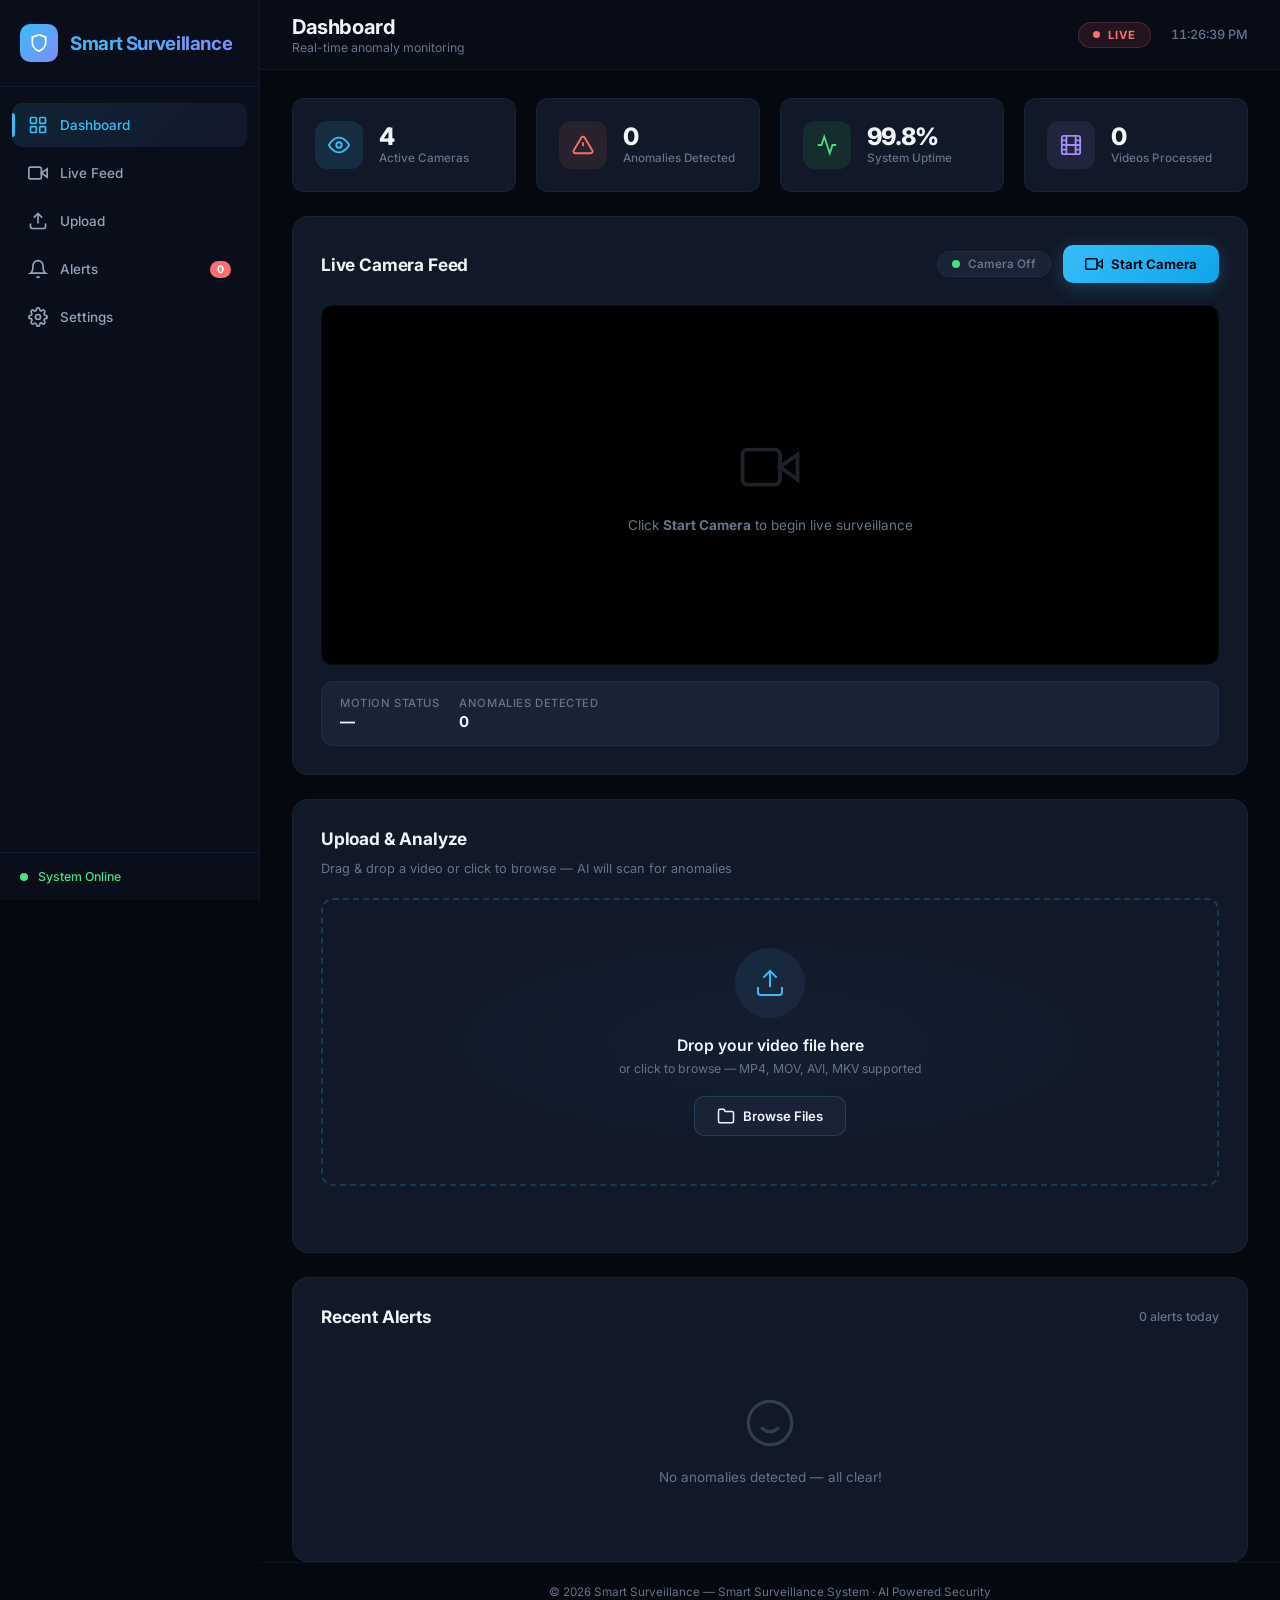
==== commit 9b77efb7: "flow of opencv" ====
--- a/smart survillance (minor project)/index.html
+++ b/smart survillance (minor project)/index.html
@@ -23,7 +23,7 @@
                         <path d="M12 22s8-4 8-10V5l-8-3-8 3v7c0 6 8 10 8 10z"/>
                     </svg>
                 </div>
-                <span class="logo-text">SentinelAI</span>
+                <span class="logo-text">Smart Surveillance</span>
             </div>
         </div>
         <nav class="sidebar-nav">
@@ -249,7 +249,7 @@
 
         <!-- Footer -->
         <footer class="main-footer">
-            <p>&copy; 2026 SentinelAI — Smart Surveillance System &middot; AI Powered Security</p>
+            <p>&copy; 2026 Smart Surveillance — Smart Surveillance System &middot; AI Powered Security</p>
         </footer>
 
     </main>
--- a/smart survillance (minor project)/style.css
+++ b/smart survillance (minor project)/style.css
@@ -1,8 +1,4 @@
-/* ═══════════════════════════════════════════════════════════
-   Smart Surveillance Dashboard — Premium Dark Theme
-   ═══════════════════════════════════════════════════════════ */
-
-/* ─── CSS Variables ────────────────────────────────────────── */
+
 :root {
     --bg-deep:       #06080f;
     --bg-base:       #0a0e1a;
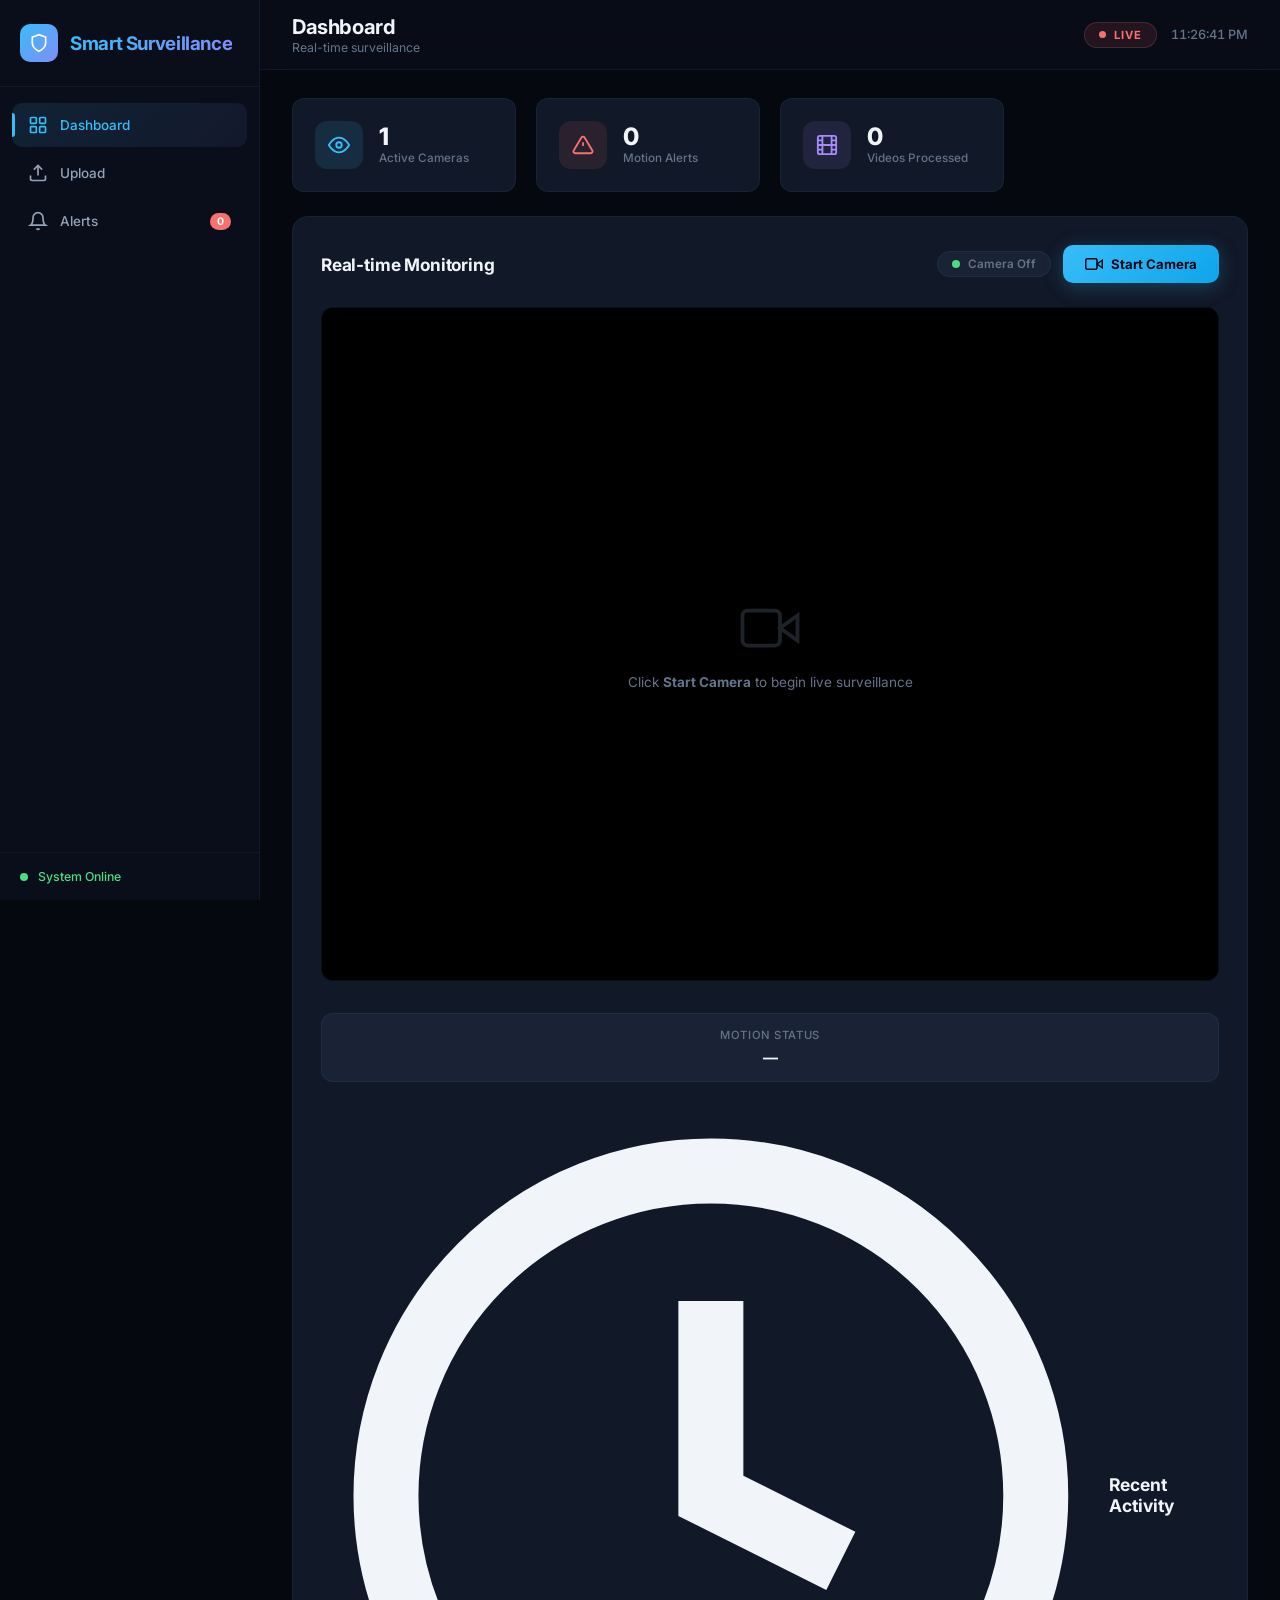
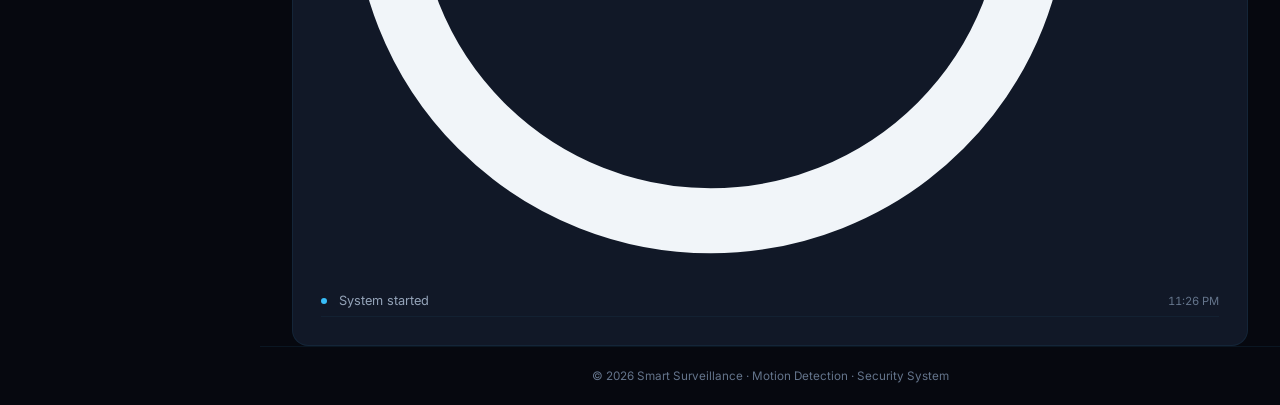
==== commit 409fb25c: "update project" ====
--- a/smart survillance (minor project)/index.html
+++ b/smart survillance (minor project)/index.html
@@ -5,7 +5,7 @@
     <meta charset="UTF-8">
     <meta name="viewport" content="width=device-width, initial-scale=1.0">
     <title>Smart Surveillance Dashboard</title>
-    <meta name="description" content="AI-powered smart surveillance system with real-time anomaly detection and monitoring dashboard.">
+    <meta name="description" content="Smart surveillance system with motion detection.">
     <link rel="preconnect" href="https://fonts.googleapis.com">
     <link rel="preconnect" href="https://fonts.gstatic.com" crossorigin>
     <link href="https://fonts.googleapis.com/css2?family=Inter:wght@300;400;500;600;700;800&display=swap" rel="stylesheet">
@@ -27,26 +27,18 @@
             </div>
         </div>
         <nav class="sidebar-nav">
-            <a href="#" class="nav-item active" data-section="dashboard">
+            <a href="#" class="nav-item active" data-section="dashboard" id="navDashboard">
                 <svg viewBox="0 0 24 24" fill="none" stroke="currentColor" stroke-width="2"><rect x="3" y="3" width="7" height="7" rx="1"/><rect x="14" y="3" width="7" height="7" rx="1"/><rect x="3" y="14" width="7" height="7" rx="1"/><rect x="14" y="14" width="7" height="7" rx="1"/></svg>
                 <span>Dashboard</span>
             </a>
-            <a href="#" class="nav-item" data-section="livefeed">
-                <svg viewBox="0 0 24 24" fill="none" stroke="currentColor" stroke-width="2"><polygon points="23 7 16 12 23 17 23 7"/><rect x="1" y="5" width="15" height="14" rx="2" ry="2"/></svg>
-                <span>Live Feed</span>
-            </a>
-            <a href="#" class="nav-item" data-section="upload">
+            <a href="#" class="nav-item" data-section="upload" id="navUpload">
                 <svg viewBox="0 0 24 24" fill="none" stroke="currentColor" stroke-width="2"><path d="M21 15v4a2 2 0 01-2 2H5a2 2 0 01-2-2v-4"/><polyline points="17 8 12 3 7 8"/><line x1="12" y1="3" x2="12" y2="15"/></svg>
                 <span>Upload</span>
             </a>
-            <a href="#" class="nav-item" data-section="alerts">
+            <a href="#" class="nav-item" data-section="alerts" id="navAlerts">
                 <svg viewBox="0 0 24 24" fill="none" stroke="currentColor" stroke-width="2"><path d="M18 8A6 6 0 006 8c0 7-3 9-3 9h18s-3-2-3-9"/><path d="M13.73 21a2 2 0 01-3.46 0"/></svg>
                 <span>Alerts</span>
                 <span class="nav-badge" id="alertBadge">0</span>
-            </a>
-            <a href="#" class="nav-item" data-section="settings">
-                <svg viewBox="0 0 24 24" fill="none" stroke="currentColor" stroke-width="2"><circle cx="12" cy="12" r="3"/><path d="M19.4 15a1.65 1.65 0 00.33 1.82l.06.06a2 2 0 01-2.83 2.83l-.06-.06a1.65 1.65 0 00-1.82-.33 1.65 1.65 0 00-1 1.51V21a2 2 0 01-4 0v-.09A1.65 1.65 0 009 19.4a1.65 1.65 0 00-1.82.33l-.06.06a2 2 0 01-2.83-2.83l.06-.06A1.65 1.65 0 004.68 15a1.65 1.65 0 00-1.51-1H3a2 2 0 010-4h.09A1.65 1.65 0 004.6 9a1.65 1.65 0 00-.33-1.82l-.06-.06a2 2 0 012.83-2.83l.06.06A1.65 1.65 0 009 4.68a1.65 1.65 0 001-1.51V3a2 2 0 014 0v.09a1.65 1.65 0 001 1.51 1.65 1.65 0 001.82-.33l.06-.06a2 2 0 012.83 2.83l-.06.06A1.65 1.65 0 0019.4 9a1.65 1.65 0 001.51 1H21a2 2 0 010 4h-.09a1.65 1.65 0 00-1.51 1z"/></svg>
-                <span>Settings</span>
             </a>
         </nav>
         <div class="sidebar-footer">
@@ -66,8 +58,8 @@
                 <svg viewBox="0 0 24 24" fill="none" stroke="currentColor" stroke-width="2"><line x1="3" y1="12" x2="21" y2="12"/><line x1="3" y1="6" x2="21" y2="6"/><line x1="3" y1="18" x2="21" y2="18"/></svg>
             </button>
             <div class="topbar-title">
-                <h1>Dashboard</h1>
-                <p class="topbar-subtitle">Real-time anomaly monitoring</p>
+                <h1 id="pageTitle">Dashboard</h1>
+                <p class="topbar-subtitle" id="pageSubtitle">Real-time surveillance</p>
             </div>
             <div class="topbar-actions">
                 <div class="live-indicator">
@@ -79,13 +71,13 @@
         </header>
 
         <!-- ─── Stats Cards ──────────────────────────────────── -->
-        <section class="stats-grid">
+        <section class="stats-grid" id="statsGrid">
             <div class="stat-card">
                 <div class="stat-icon stat-icon--blue">
                     <svg viewBox="0 0 24 24" fill="none" stroke="currentColor" stroke-width="2"><path d="M1 12s4-8 11-8 11 8 11 8-4 8-11 8-11-8-11-8z"/><circle cx="12" cy="12" r="3"/></svg>
                 </div>
                 <div class="stat-info">
-                    <span class="stat-value" id="statCameras">4</span>
+                    <span class="stat-value" id="statCameras">1</span>
                     <span class="stat-label">Active Cameras</span>
                 </div>
             </div>
@@ -95,16 +87,7 @@
                 </div>
                 <div class="stat-info">
                     <span class="stat-value" id="statAnomalies">0</span>
-                    <span class="stat-label">Anomalies Detected</span>
-                </div>
-            </div>
-            <div class="stat-card">
-                <div class="stat-icon stat-icon--green">
-                    <svg viewBox="0 0 24 24" fill="none" stroke="currentColor" stroke-width="2"><polyline points="22 12 18 12 15 21 9 3 6 12 2 12"/></svg>
-                </div>
-                <div class="stat-info">
-                    <span class="stat-value" id="statUptime">99.8%</span>
-                    <span class="stat-label">System Uptime</span>
+                    <span class="stat-label">Motion Alerts</span>
                 </div>
             </div>
             <div class="stat-card">
@@ -118,10 +101,10 @@
             </div>
         </section>
 
-        <!-- ─── Live Camera Feed ──────────────────────────────── -->
-        <section class="content-section" id="liveFeedSection">
-            <div class="section-header">
-                <h2>Live Camera Feed</h2>
+        <!-- ─── Dashboard Overview ─────────────────────────────── -->
+        <section class="content-section page-section" id="dashboardSection" data-page="dashboard">
+            <div class="section-header">
+                <h2>Real-time Monitoring</h2>
                 <div class="camera-controls">
                     <div class="camera-status" id="cameraStatus">
                         <span class="status-dot" id="cameraDot"></span>
@@ -137,33 +120,55 @@
                     </button>
                 </div>
             </div>
-            <div class="live-feed-wrapper" id="liveFeedWrapper">
-                <div class="live-feed-placeholder" id="liveFeedPlaceholder">
-                    <svg viewBox="0 0 24 24" fill="none" stroke="currentColor" stroke-width="1.5">
-                        <polygon points="23 7 16 12 23 17 23 7"/>
-                        <rect x="1" y="5" width="15" height="14" rx="2" ry="2"/>
-                    </svg>
-                    <p>Click <strong>Start Camera</strong> to begin live surveillance</p>
-                </div>
-                <img id="liveFeedImage" class="live-feed-img" style="display:none;" alt="Live Camera Feed">
-            </div>
-            <div class="live-feed-info">
-                <div class="feed-stat">
-                    <span class="feed-stat-label">Motion Status</span>
-                    <span class="feed-stat-value" id="motionStatus">—</span>
-                </div>
-                <div class="feed-stat">
-                    <span class="feed-stat-label">Anomalies Detected</span>
-                    <span class="feed-stat-value" id="liveAnomalyCount">0</span>
-                </div>
-            </div>
-        </section>
+
+            <div class="dashboard-main-grid">
+                <!-- Live Feed Column -->
+                <div class="live-feed-column">
+                    <div class="live-feed-wrapper" id="liveFeedWrapper">
+                        <div class="live-feed-placeholder" id="liveFeedPlaceholder">
+                            <svg viewBox="0 0 24 24" fill="none" stroke="currentColor" stroke-width="1.5">
+                                <polygon points="23 7 16 12 23 17 23 7"/>
+                                <rect x="1" y="5" width="15" height="14" rx="2" ry="2"/>
+                            </svg>
+                            <p>Click <strong>Start Camera</strong> to begin live surveillance</p>
+                        </div>
+                        <img id="liveFeedImage" class="live-feed-img" style="display:none;" alt="Live Camera Feed">
+                    </div>
+                    <div class="live-feed-info">
+                        <div class="feed-stat">
+                            <span class="feed-stat-label">Motion Status</span>
+                            <span class="feed-stat-value" id="motionStatus">—</span>
+                        </div>
+                    </div>
+                </div>
+
+                <!-- Activity Column -->
+                <div class="overview-column">
+                    <div class="overview-card">
+                        <div class="overview-card-header">
+                            <div style="display:flex; align-items:center; gap:8px;">
+                                <svg viewBox="0 0 24 24" fill="none" stroke="currentColor" stroke-width="2"><circle cx="12" cy="12" r="10"/><polyline points="12 6 12 12 16 14"/></svg>
+                                <h3>Recent Activity</h3>
+                            </div>
+                        </div>
+                        <div class="activity-timeline" id="activityTimeline">
+                            <div class="activity-item">
+                                <span class="activity-dot"></span>
+                                <span class="activity-text">System started</span>
+                                <span class="activity-time" id="startTime"></span>
+                            </div>
+                        </div>
+                    </div>
+                </div>
+            </div>
+        </section>
+
 
         <!-- ─── Upload Section ───────────────────────────────── -->
-        <section class="content-section" id="uploadSection">
+        <section class="content-section page-section" id="uploadSection" data-page="upload" style="display:none;">
             <div class="section-header">
                 <h2>Upload & Analyze</h2>
-                <p>Drag & drop a video or click to browse — AI will scan for anomalies</p>
+                <p>Drag & drop a video or click to browse to scan for motion</p>
             </div>
             <div class="upload-zone" id="dropZone">
                 <div class="upload-zone-content">
@@ -199,7 +204,7 @@
             <div class="upload-actions" id="uploadActions" style="display:none;">
                 <button class="btn btn--accent btn--lg" id="uploadBtn" onclick="uploadVideo()">
                     <svg viewBox="0 0 24 24" fill="none" stroke="currentColor" stroke-width="2"><path d="M21 15v4a2 2 0 01-2 2H5a2 2 0 01-2-2v-4"/><polyline points="17 8 12 3 7 8"/><line x1="12" y1="3" x2="12" y2="15"/></svg>
-                    Upload & Detect Anomalies
+                    Upload & Scan for Motion
                 </button>
             </div>
 
@@ -216,16 +221,18 @@
 
             <!-- Status Message -->
             <div id="uploadStatus" class="upload-status"></div>
+
+            <!-- Detection Results -->
+            <div id="detectionResults" class="detection-results" style="display:none;">
+                <h3>Detection Results</h3>
+                <div class="results-grid" id="resultsGrid"></div>
+            </div>
         </section>
 
         <!-- ─── Video Player ─────────────────────────────────── -->
-        <section class="content-section video-section" id="videoContainer" style="display:none;">
-            <div class="section-header">
-                <h2>Detection Feed</h2>
-                <div class="detection-badge">
-                    <span class="live-dot"></span>
-                    Anomaly Detection Active
-                </div>
+        <section class="content-section video-section page-section" id="videoContainer" data-page="upload" style="display:none;">
+            <div class="section-header">
+                <h2>Playback Feed</h2>
             </div>
             <div class="video-wrapper">
                 <video id="resultVideo" controls></video>
@@ -233,23 +240,23 @@
         </section>
 
         <!-- ─── Alerts Section ───────────────────────────────── -->
-        <section class="content-section">
+        <section class="content-section page-section" id="alertsSection" data-page="alerts" style="display:none;">
             <div class="section-header">
                 <h2>Recent Alerts</h2>
                 <span class="alert-count" id="alertCount">0 alerts today</span>
             </div>
             <div class="alerts-grid" id="alertsContainer">
-                <!-- Populated by JS -->
                 <div class="empty-state" id="emptyAlerts">
                     <svg viewBox="0 0 24 24" fill="none" stroke="currentColor" stroke-width="1.5"><path d="M12 22c5.523 0 10-4.477 10-10S17.523 2 12 2 2 6.477 2 12s4.477 10 10 10z"/><path d="M8 14s1.5 2 4 2 4-2 4-2"/><line x1="9" y1="9" x2="9.01" y2="9"/><line x1="15" y1="9" x2="15.01" y2="9"/></svg>
-                    <p>No anomalies detected — all clear!</p>
-                </div>
-            </div>
-        </section>
+                    <p>No motion detected — all clear!</p>
+                </div>
+            </div>
+        </section>
+
 
         <!-- Footer -->
         <footer class="main-footer">
-            <p>&copy; 2026 Smart Surveillance — Smart Surveillance System &middot; AI Powered Security</p>
+            <p>&copy; 2026 Smart Surveillance &middot; Motion Detection &middot; Security System</p>
         </footer>
 
     </main>
--- a/smart survillance (minor project)/style.css
+++ b/smart survillance (minor project)/style.css
@@ -19,6 +19,8 @@
     --green-bg:      rgba(74, 222, 128, 0.10);
     --purple:        #a78bfa;
     --purple-bg:     rgba(167, 139, 250, 0.10);
+    --orange:        #fb923c;
+    --orange-bg:     rgba(251, 146, 60, 0.10);
 
     --text-primary:  #f1f5f9;
     --text-secondary:#94a3b8;
@@ -54,6 +56,8 @@
     overflow-x: hidden;
     -webkit-font-smoothing: antialiased;
 }
+
+.text-muted { color: var(--text-muted); }
 
 /* ─── Scrollbar ─────────────────────────────────────────────── */
 ::-webkit-scrollbar {
@@ -268,11 +272,12 @@
     margin-top: 1px;
 }
 
+/* ─── Topbar Actions ───────────────────────────────────────── */
 .topbar-actions {
     margin-left: auto;
     display: flex;
     align-items: center;
-    gap: 20px;
+    gap: 14px;
 }
 
 .live-indicator {
@@ -422,6 +427,167 @@
 }
 
 /* ═══════════════════════════════════════════════════════════
+   DASHBOARD OVERVIEW
+   ═══════════════════════════════════════════════════════════ */
+
+/* ─── Dashboard Grid ─────────────────────────────────── */
+.dashboard-main-grid {
+    display: flex;
+    flex-direction: column;
+    gap: 24px;
+    margin-top: 24px;
+}
+
+.live-feed-column {
+    display: flex;
+    flex-direction: column;
+    gap: 16px;
+}
+
+.overview-column {
+    display: flex;
+    flex-direction: column;
+    gap: 24px;
+}
+
+/* ─── Live Feed ────────────────────────────────────────── */
+.live-feed-wrapper {
+    position: relative;
+    background: #000;
+    border-radius: 12px;
+    overflow: hidden;
+    aspect-ratio: 4/3;
+    border: 1px solid var(--border-bright);
+}
+
+.live-feed-img {
+    width: 100%;
+    height: 100%;
+    object-fit: contain;
+}
+
+.live-feed-placeholder {
+    position: absolute;
+    inset: 0;
+    display: flex;
+    flex-direction: column;
+    align-items: center;
+    justify-content: center;
+    color: #475569;
+    text-align: center;
+    padding: 20px;
+}
+
+.live-feed-placeholder svg {
+    width: 48px;
+    height: 48px;
+    margin-bottom: 12px;
+    opacity: 0.5;
+}
+
+.live-feed-info {
+    padding: 16px;
+    background: var(--bg-surface);
+    border-radius: 12px;
+    border: 1px solid var(--border-bright);
+    display: flex;
+    justify-content: center;
+}
+
+.feed-stat {
+    text-align: center;
+}
+
+.feed-stat-label {
+    display: block;
+    font-size: 0.75rem;
+    color: var(--text-muted);
+    font-weight: 600;
+    margin-bottom: 4px;
+}
+
+.feed-stat-value {
+    font-size: 1.1rem;
+    font-weight: 700;
+}
+
+.motion-active { color: var(--red); }
+.motion-normal { color: var(--green); }
+
+/* ─── Activity Timeline ─────────────────────────────────────── */
+.activity-timeline {
+    display: flex;
+    flex-direction: column;
+    gap: 12px;
+    max-height: 260px;
+    overflow-y: auto;
+}
+
+.activity-item {
+    display: flex;
+    align-items: center;
+    gap: 12px;
+    padding: 8px 0;
+    font-size: 0.85rem;
+    border-bottom: 1px solid rgba(56,189,248,0.05);
+}
+
+.activity-item--new {
+    animation: fadeIn 0.4s ease;
+}
+
+@keyframes fadeIn {
+    from { opacity: 0; transform: translateY(-8px); }
+    to   { opacity: 1; transform: translateY(0); }
+}
+
+.activity-dot {
+    width: 6px;
+    height: 6px;
+    border-radius: 50%;
+    background: var(--accent);
+    flex-shrink: 0;
+}
+
+.activity-text {
+    flex: 1;
+    color: var(--text-secondary);
+}
+
+.activity-time {
+    font-size: 0.75rem;
+    color: var(--text-muted);
+    font-variant-numeric: tabular-nums;
+}
+
+/* ─── Detection Count Items ─────────────────────────────────── */
+.overview-detections {
+    display: flex;
+    flex-direction: column;
+    gap: 8px;
+}
+
+.detection-count-item {
+    display: flex;
+    align-items: center;
+    justify-content: space-between;
+    padding: 8px 14px;
+    background: var(--bg-surface);
+    border-radius: 8px;
+    font-size: 0.85rem;
+}
+
+.det-class {
+    font-weight: 500;
+    text-transform: capitalize;
+}
+
+.det-count {
+    font-weight: 700;
+    color: var(--accent);
+}
+
+/* ═══════════════════════════════════════════════════════════
    UPLOAD ZONE
    ═══════════════════════════════════════════════════════════ */
 
@@ -581,6 +747,60 @@
     font-size: 0.9rem;
     font-weight: 500;
     min-height: 24px;
+}
+
+/* ─── Detection Results ──────────────────────────────────────── */
+.detection-results {
+    margin-top: 20px;
+    padding: 20px;
+    background: var(--bg-elevated);
+    border: 1px solid var(--border);
+    border-radius: var(--radius);
+}
+
+.detection-results h3 {
+    font-size: 0.95rem;
+    font-weight: 600;
+    margin-bottom: 14px;
+}
+
+.results-grid {
+    display: flex;
+    gap: 12px;
+    flex-wrap: wrap;
+}
+
+.result-item {
+    display: flex;
+    flex-direction: column;
+    align-items: center;
+    padding: 14px 22px;
+    background: var(--bg-surface);
+    border: 1px solid var(--border);
+    border-radius: 10px;
+    min-width: 90px;
+}
+
+.result-item--anomaly {
+    border-color: rgba(248,113,113,0.30);
+}
+
+.result-count {
+    font-size: 1.5rem;
+    font-weight: 800;
+    color: var(--accent);
+}
+
+.result-item--anomaly .result-count {
+    color: var(--red);
+}
+
+.result-label {
+    font-size: 0.75rem;
+    color: var(--text-muted);
+    font-weight: 500;
+    text-transform: capitalize;
+    margin-top: 2px;
 }
 
 /* ═══════════════════════════════════════════════════════════
@@ -634,6 +854,11 @@
 .btn--accent:active {
     transform: translateY(0);
 }
+.btn--accent:disabled {
+    opacity: 0.5;
+    cursor: not-allowed;
+    transform: none;
+}
 
 .btn--outline {
     background: transparent;
@@ -726,15 +951,26 @@
     margin-bottom: 6px;
     display: flex;
     align-items: center;
-    gap: 6px;
-}
-.alert-info h3::before {
-    content: '';
-    width: 7px;
-    height: 7px;
-    background: var(--red);
-    border-radius: 50%;
-    flex-shrink: 0;
+    gap: 8px;
+}
+
+.alert-type-badge {
+    font-size: 0.68rem;
+    padding: 2px 8px;
+    border-radius: 8px;
+    font-weight: 700;
+    text-transform: uppercase;
+    letter-spacing: 0.05em;
+}
+
+.alert-type--anomaly {
+    background: var(--red-bg);
+    color: var(--red);
+}
+
+.alert-type--motion {
+    background: var(--orange-bg);
+    color: var(--orange);
 }
 
 .alert-info p {
@@ -769,6 +1005,249 @@
 }
 
 /* ═══════════════════════════════════════════════════════════
+   SETTINGS
+   ═══════════════════════════════════════════════════════════ */
+
+.settings-grid {
+    display: flex;
+    flex-direction: column;
+    gap: 24px;
+}
+
+.settings-card {
+    background: var(--bg-elevated);
+    border: 1px solid var(--border);
+    border-radius: var(--radius);
+    padding: 24px;
+}
+
+.settings-card-header {
+    display: flex;
+    align-items: center;
+    gap: 10px;
+    margin-bottom: 20px;
+    padding-bottom: 14px;
+    border-bottom: 1px solid var(--border);
+}
+
+.settings-card-header svg {
+    width: 20px;
+    height: 20px;
+    color: var(--accent);
+}
+
+.settings-card-header h3 {
+    font-size: 1rem;
+    font-weight: 600;
+}
+
+.settings-group {
+    margin-bottom: 20px;
+}
+
+.settings-group:last-child {
+    margin-bottom: 0;
+}
+
+.settings-label {
+    display: block;
+    font-size: 0.88rem;
+    font-weight: 600;
+    margin-bottom: 8px;
+}
+
+.settings-hint {
+    font-size: 0.78rem;
+    color: var(--text-muted);
+    margin-top: 6px;
+    line-height: 1.4;
+}
+
+/* ─── Slider ─────────────────────────────────────────────────── */
+.slider-row {
+    display: flex;
+    align-items: center;
+    gap: 16px;
+}
+
+.slider {
+    flex: 1;
+    -webkit-appearance: none;
+    appearance: none;
+    height: 6px;
+    border-radius: 3px;
+    background: var(--bg-surface);
+    outline: none;
+    cursor: pointer;
+}
+
+.slider::-webkit-slider-thumb {
+    -webkit-appearance: none;
+    appearance: none;
+    width: 18px;
+    height: 18px;
+    border-radius: 50%;
+    background: var(--accent);
+    cursor: pointer;
+    box-shadow: 0 2px 8px var(--accent-glow);
+    transition: transform 0.15s;
+}
+
+.slider::-webkit-slider-thumb:hover {
+    transform: scale(1.2);
+}
+
+.slider::-moz-range-thumb {
+    width: 18px;
+    height: 18px;
+    border-radius: 50%;
+    background: var(--accent);
+    cursor: pointer;
+    border: none;
+}
+
+.slider-value {
+    font-size: 0.88rem;
+    font-weight: 700;
+    color: var(--accent);
+    min-width: 40px;
+    text-align: right;
+    font-variant-numeric: tabular-nums;
+}
+
+/* ─── Checkboxes ─────────────────────────────────────────────── */
+.checkbox-grid {
+    display: grid;
+    grid-template-columns: repeat(auto-fill, minmax(130px, 1fr));
+    gap: 10px;
+}
+
+.checkbox-item {
+    display: flex;
+    align-items: center;
+    gap: 8px;
+    padding: 8px 12px;
+    background: var(--bg-surface);
+    border: 1px solid var(--border);
+    border-radius: 8px;
+    font-size: 0.85rem;
+    cursor: pointer;
+    transition: all var(--transition);
+}
+
+.checkbox-item:hover {
+    border-color: var(--border-bright);
+}
+
+.checkbox-item input[type="checkbox"] {
+    accent-color: var(--accent);
+    width: 16px;
+    height: 16px;
+    cursor: pointer;
+}
+
+/* ─── Model Status Display ───────────────────────────────────── */
+.model-status-display {
+    display: flex;
+    align-items: center;
+    gap: 10px;
+    padding: 12px 16px;
+    background: var(--bg-surface);
+    border-radius: 8px;
+    font-size: 0.85rem;
+    font-weight: 500;
+}
+
+.status-indicator {
+    width: 10px;
+    height: 10px;
+    border-radius: 50%;
+    background: var(--text-muted);
+}
+
+.status--ready {
+    background: var(--green);
+    box-shadow: 0 0 8px rgba(74,222,128,0.4);
+}
+
+.status--untrained {
+    background: var(--orange);
+    box-shadow: 0 0 8px rgba(251,146,60,0.4);
+}
+
+/* ─── Training Controls ──────────────────────────────────────── */
+.train-controls {
+    display: flex;
+    align-items: center;
+    gap: 14px;
+    margin-top: 12px;
+}
+
+.train-epochs {
+    display: flex;
+    align-items: center;
+    gap: 8px;
+    font-size: 0.85rem;
+    font-weight: 500;
+}
+
+.input-number {
+    width: 72px;
+    padding: 8px 10px;
+    background: var(--bg-surface);
+    border: 1px solid var(--border-bright);
+    border-radius: 8px;
+    color: var(--text-primary);
+    font-family: var(--font);
+    font-size: 0.88rem;
+    font-weight: 600;
+    text-align: center;
+}
+
+.input-number:focus {
+    outline: none;
+    border-color: var(--accent);
+    box-shadow: 0 0 0 3px var(--accent-glow);
+}
+
+.train-progress {
+    display: flex;
+    align-items: center;
+    gap: 12px;
+    margin-top: 14px;
+    padding: 12px 16px;
+    background: var(--bg-surface);
+    border-radius: 8px;
+    font-size: 0.85rem;
+    color: var(--text-secondary);
+}
+
+.train-spinner {
+    width: 18px;
+    height: 18px;
+    border: 2px solid var(--border-bright);
+    border-top-color: var(--accent);
+    border-radius: 50%;
+    animation: spin 0.8s linear infinite;
+}
+
+@keyframes spin {
+    to { transform: rotate(360deg); }
+}
+
+/* ─── Save Settings ──────────────────────────────────────────── */
+.settings-actions {
+    display: flex;
+    align-items: center;
+    gap: 16px;
+}
+
+.save-feedback {
+    font-size: 0.88rem;
+    font-weight: 500;
+}
+
+/* ═══════════════════════════════════════════════════════════
    FOOTER
    ═══════════════════════════════════════════════════════════ */
 
@@ -789,6 +1268,12 @@
     .stats-grid {
         grid-template-columns: repeat(2, 1fr);
     }
+    .overview-grid {
+        grid-template-columns: 1fr;
+    }
+    .model-badges {
+        display: none;
+    }
 }
 
 @media (max-width: 768px) {
@@ -830,6 +1315,11 @@
     .topbar-subtitle {
         display: none;
     }
+
+    .train-controls {
+        flex-direction: column;
+        align-items: flex-start;
+    }
 }
 
 @media (max-width: 480px) {
@@ -844,6 +1334,10 @@
 
     .alerts-grid {
         grid-template-columns: 1fr;
+    }
+
+    .checkbox-grid {
+        grid-template-columns: 1fr 1fr;
     }
 }
 
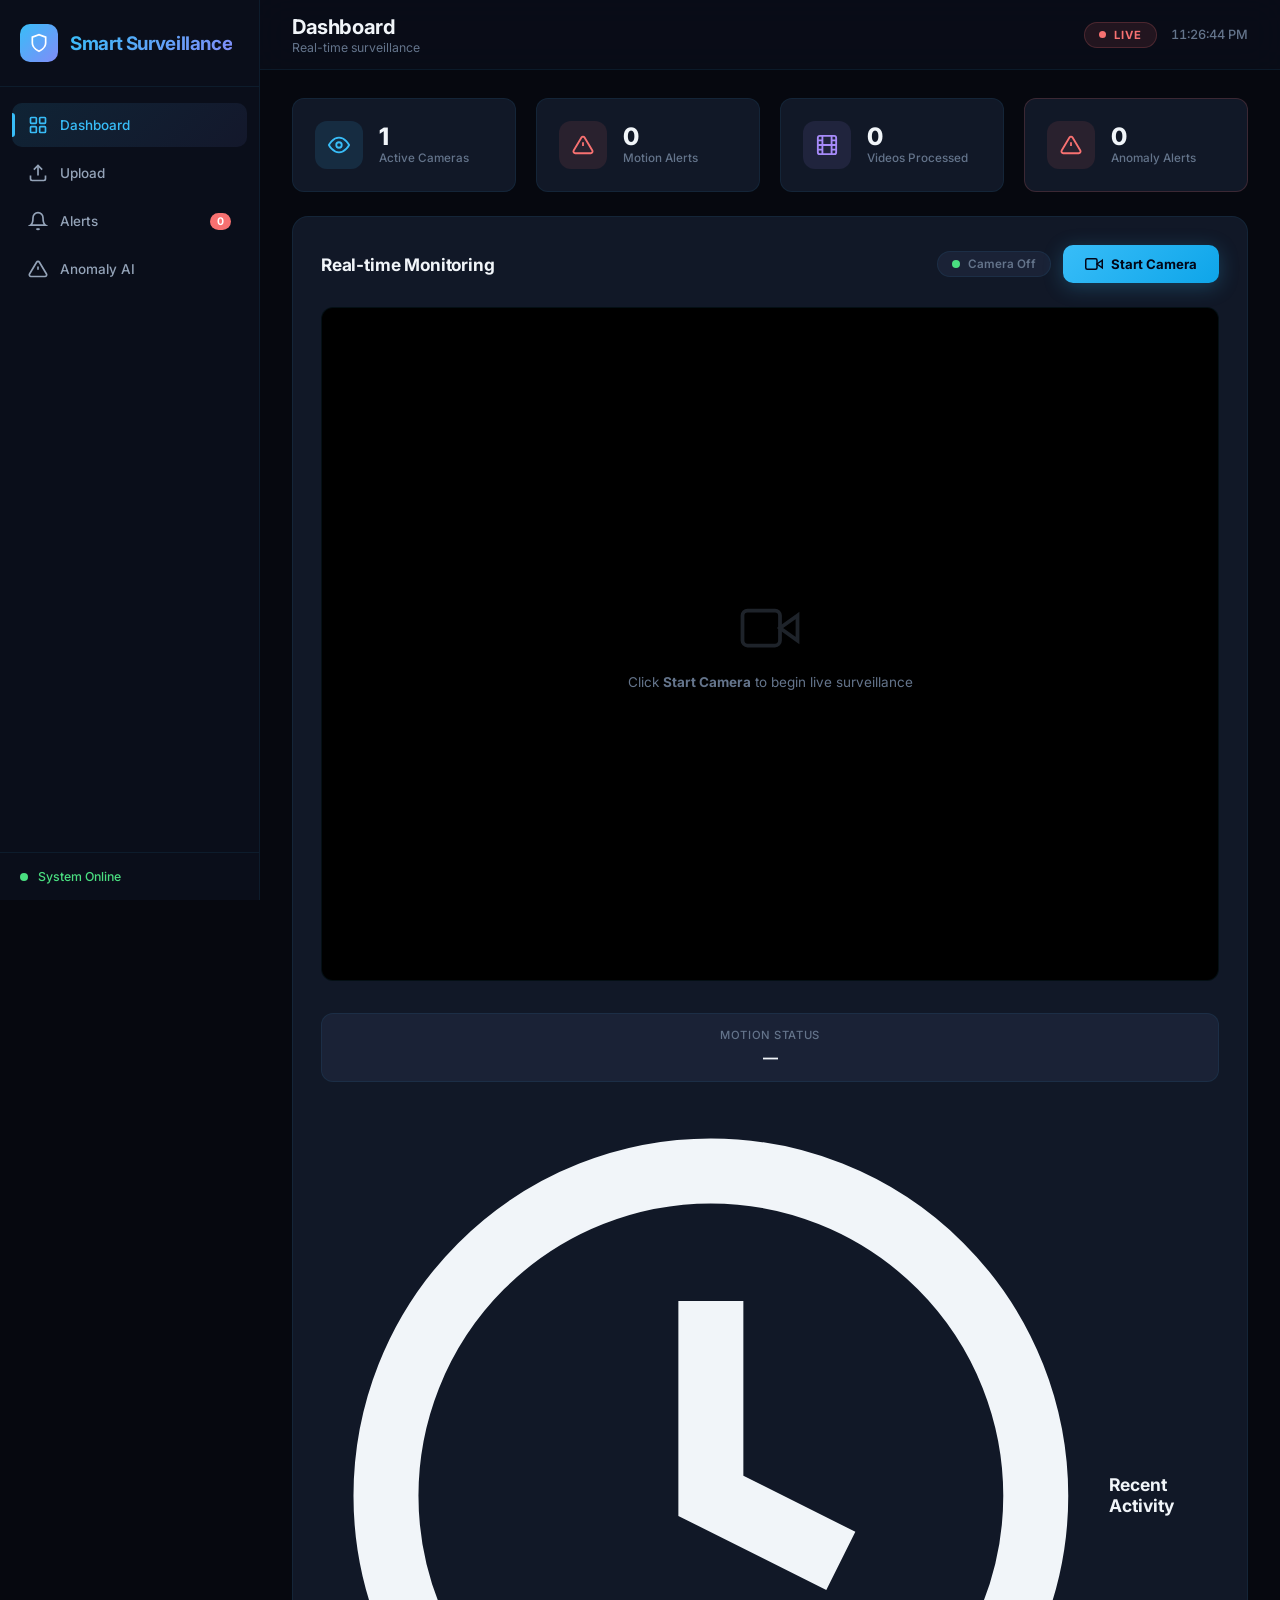
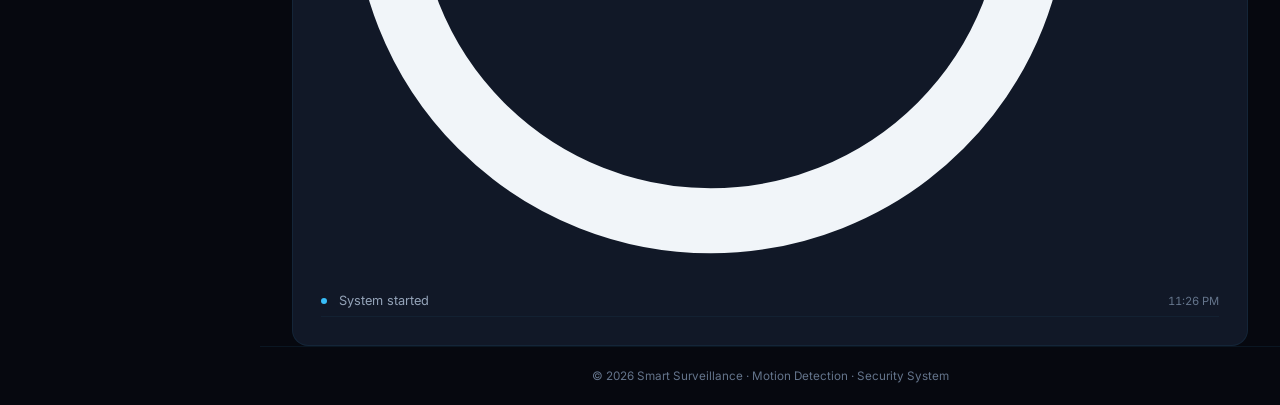
==== commit 6df70250: "feat: add ML anomaly detection module + clip recording + UI enhancements - Add Convolutional Autoenc" ====
--- a/smart survillance (minor project)/index.html
+++ b/smart survillance (minor project)/index.html
@@ -40,6 +40,11 @@
                 <span>Alerts</span>
                 <span class="nav-badge" id="alertBadge">0</span>
             </a>
+            <a href="#" class="nav-item" data-section="anomaly" id="navAnomaly">
+                <svg viewBox="0 0 24 24" fill="none" stroke="currentColor" stroke-width="2"><path d="M10.29 3.86L1.82 18a2 2 0 001.71 3h16.94a2 2 0 001.71-3L13.71 3.86a2 2 0 00-3.42 0z"/><line x1="12" y1="9" x2="12" y2="13"/><line x1="12" y1="17" x2="12.01" y2="17"/></svg>
+                <span>Anomaly AI</span>
+                <span class="nav-badge nav-badge--anomaly" id="anomalyNavBadge" style="display:none;">!</span>
+            </a>
         </nav>
         <div class="sidebar-footer">
             <div class="system-status">
@@ -97,6 +102,15 @@
                 <div class="stat-info">
                     <span class="stat-value" id="statVideos">0</span>
                     <span class="stat-label">Videos Processed</span>
+                </div>
+            </div>
+            <div class="stat-card stat-card--anomaly">
+                <div class="stat-icon stat-icon--red">
+                    <svg viewBox="0 0 24 24" fill="none" stroke="currentColor" stroke-width="2"><path d="M10.29 3.86L1.82 18a2 2 0 001.71 3h16.94a2 2 0 001.71-3L13.71 3.86a2 2 0 00-3.42 0z"/><line x1="12" y1="9" x2="12" y2="13"/><line x1="12" y1="17" x2="12.01" y2="17"/></svg>
+                </div>
+                <div class="stat-info">
+                    <span class="stat-value" id="statAnomalyCount">0</span>
+                    <span class="stat-label">Anomaly Alerts</span>
                 </div>
             </div>
         </section>
@@ -253,6 +267,44 @@
             </div>
         </section>
 
+        <!-- ─── Anomaly AI Section ───────────────────────────── -->
+        <section class="content-section page-section" id="anomalySection" data-page="anomaly" style="display:none;">
+            <div class="section-header">
+                <h2>Anomaly AI Detection</h2>
+                <div id="anomalyModelStatus" class="anomaly-model-pill anomaly-model-pill--unknown">
+                    <span class="status-dot" id="anomalyModelDot"></span>
+                    <span id="anomalyModelText">Checking model...</span>
+                </div>
+            </div>
+
+            <!-- Model Info Banner -->
+            <div id="anomalyInfoBanner" class="anomaly-banner" style="display:none;">
+                <div class="anomaly-banner-icon">
+                    <svg viewBox="0 0 24 24" fill="none" stroke="currentColor" stroke-width="2"><path d="M10.29 3.86L1.82 18a2 2 0 001.71 3h16.94a2 2 0 001.71-3L13.71 3.86a2 2 0 00-3.42 0z"/><line x1="12" y1="9" x2="12" y2="13"/><line x1="12" y1="17" x2="12.01" y2="17"/></svg>
+                </div>
+                <div>
+                    <strong>Model not trained yet</strong>
+                    <p>Run <code>ml_model/train_autoencoder.ipynb</code> on Google Colab, then place
+                    <code>anomaly_model.h5</code> and <code>threshold.npy</code> in <code>backend/models/</code> and restart the server.</p>
+                </div>
+            </div>
+
+            <!-- Detectable categories pills -->
+            <div id="anomalyCategoryPills" class="anomaly-category-pills" style="display:none;"></div>
+
+            <!-- Anomaly alerts grid -->
+            <div class="section-header" style="margin-top:24px;">
+                <h3 style="font-size:1rem;">Anomaly Events</h3>
+                <span class="alert-count" id="anomalyCount">0 events</span>
+            </div>
+            <div class="alerts-grid" id="anomalyAlertsContainer">
+                <div class="empty-state">
+                    <svg viewBox="0 0 24 24" fill="none" stroke="currentColor" stroke-width="1.5"><path d="M12 22c5.523 0 10-4.477 10-10S17.523 2 12 2 2 6.477 2 12s4.477 10 10 10z"/><path d="M8 14s1.5 2 4 2 4-2 4-2"/><line x1="9" y1="9" x2="9.01" y2="9"/><line x1="15" y1="9" x2="15.01" y2="9"/></svg>
+                    <p>No anomalies detected — all clear!</p>
+                </div>
+            </div>
+        </section>
+
 
         <!-- Footer -->
         <footer class="main-footer">
--- a/smart survillance (minor project)/style.css
+++ b/smart survillance (minor project)/style.css
@@ -985,6 +985,40 @@
     font-weight: 500;
 }
 
+/* ─── Alert Media (clip / snapshot) ─────────────────────────── */
+.alert-media {
+    position: relative;
+    background: #000;
+    border-radius: var(--radius) var(--radius) 0 0;
+    overflow: hidden;
+    line-height: 0;
+}
+
+.alert-media video {
+    width: 100%;
+    max-height: 180px;
+    object-fit: cover;
+    display: block;
+    border-radius: 0;
+    background: #000;
+    cursor: pointer;
+}
+
+.clip-badge {
+    position: absolute;
+    top: 8px;
+    right: 8px;
+    background: rgba(0,0,0,0.75);
+    backdrop-filter: blur(6px);
+    color: #fff;
+    font-size: 0.68rem;
+    font-weight: 700;
+    padding: 3px 8px;
+    border-radius: 6px;
+    letter-spacing: 0.04em;
+    pointer-events: none;
+}
+
 /* ─── Empty State ────────────────────────────────────────────── */
 .empty-state {
     grid-column: 1 / -1;
@@ -1002,6 +1036,120 @@
 
 .empty-state p {
     font-size: 0.9rem;
+}
+
+/* ═══════════════════════════════════════════════════════════
+   ANOMALY AI UI
+   ═══════════════════════════════════════════════════════════ */
+
+/* ─── Anomaly alert card ──────────────────────────────────── */
+.anomaly-card {
+    background: rgba(220, 38, 38, 0.04);
+}
+.anomaly-card:hover {
+    border-color: rgba(220, 38, 38, 0.35) !important;
+    box-shadow: 0 8px 32px rgba(220, 38, 38, 0.15);
+}
+
+/* ─── Stats grid: allow 4 columns ───────────────────────────── */
+.stats-grid {
+    grid-template-columns: repeat(auto-fill, minmax(180px, 1fr));
+}
+
+/* ─── Stat card anomaly glow ───────────────────────────────── */
+.stat-card--anomaly {
+    border-color: rgba(248, 113, 113, 0.18);
+}
+.stat-card--anomaly:hover {
+    border-color: rgba(248, 113, 113, 0.45);
+}
+
+/* ─── Nav badge anomaly variant ─────────────────────────────── */
+.nav-badge--anomaly {
+    background: #dc2626;
+    animation: pulse-nav 1.8s ease-in-out infinite;
+}
+@keyframes pulse-nav {
+    0%, 100% { box-shadow: 0 0 0 0 rgba(220,38,38,0.5); }
+    50%       { box-shadow: 0 0 0 5px rgba(220,38,38,0); }
+}
+
+/* ─── Anomaly model status pill ─────────────────────────────── */
+.anomaly-model-pill {
+    display: inline-flex;
+    align-items: center;
+    gap: 8px;
+    padding: 5px 14px;
+    border-radius: 20px;
+    font-size: 0.78rem;
+    font-weight: 600;
+    border: 1px solid transparent;
+}
+.anomaly-model-pill--ready {
+    background: rgba(74, 222, 128, 0.10);
+    border-color: rgba(74, 222, 128, 0.25);
+    color: var(--green);
+}
+.anomaly-model-pill--missing {
+    background: rgba(248, 113, 113, 0.10);
+    border-color: rgba(248, 113, 113, 0.25);
+    color: var(--red);
+}
+.anomaly-model-pill--unknown {
+    background: var(--bg-elevated);
+    border-color: var(--border);
+    color: var(--text-muted);
+}
+
+/* ─── Model-not-loaded info banner ──────────────────────────── */
+.anomaly-banner {
+    display: flex;
+    align-items: flex-start;
+    gap: 16px;
+    padding: 18px 20px;
+    background: rgba(251, 146, 60, 0.08);
+    border: 1px solid rgba(251, 146, 60, 0.25);
+    border-radius: var(--radius);
+    margin-bottom: 20px;
+    color: var(--orange);
+    font-size: 0.88rem;
+    line-height: 1.6;
+}
+.anomaly-banner-icon svg {
+    width: 24px;
+    height: 24px;
+    flex-shrink: 0;
+    margin-top: 2px;
+}
+.anomaly-banner strong {
+    display: block;
+    margin-bottom: 4px;
+    font-size: 0.95rem;
+}
+.anomaly-banner code {
+    font-family: 'Courier New', monospace;
+    background: rgba(0,0,0,0.25);
+    padding: 1px 5px;
+    border-radius: 4px;
+    font-size: 0.82rem;
+}
+
+/* ─── Detectable category pills ─────────────────────────────── */
+.anomaly-category-pills {
+    display: flex;
+    flex-wrap: wrap;
+    gap: 8px;
+    margin-bottom: 8px;
+}
+.anomaly-category-pill {
+    padding: 4px 12px;
+    background: rgba(220, 38, 38, 0.10);
+    border: 1px solid rgba(220, 38, 38, 0.22);
+    border-radius: 20px;
+    font-size: 0.75rem;
+    font-weight: 600;
+    color: var(--red);
+    text-transform: capitalize;
 }
 
 /* ═══════════════════════════════════════════════════════════
